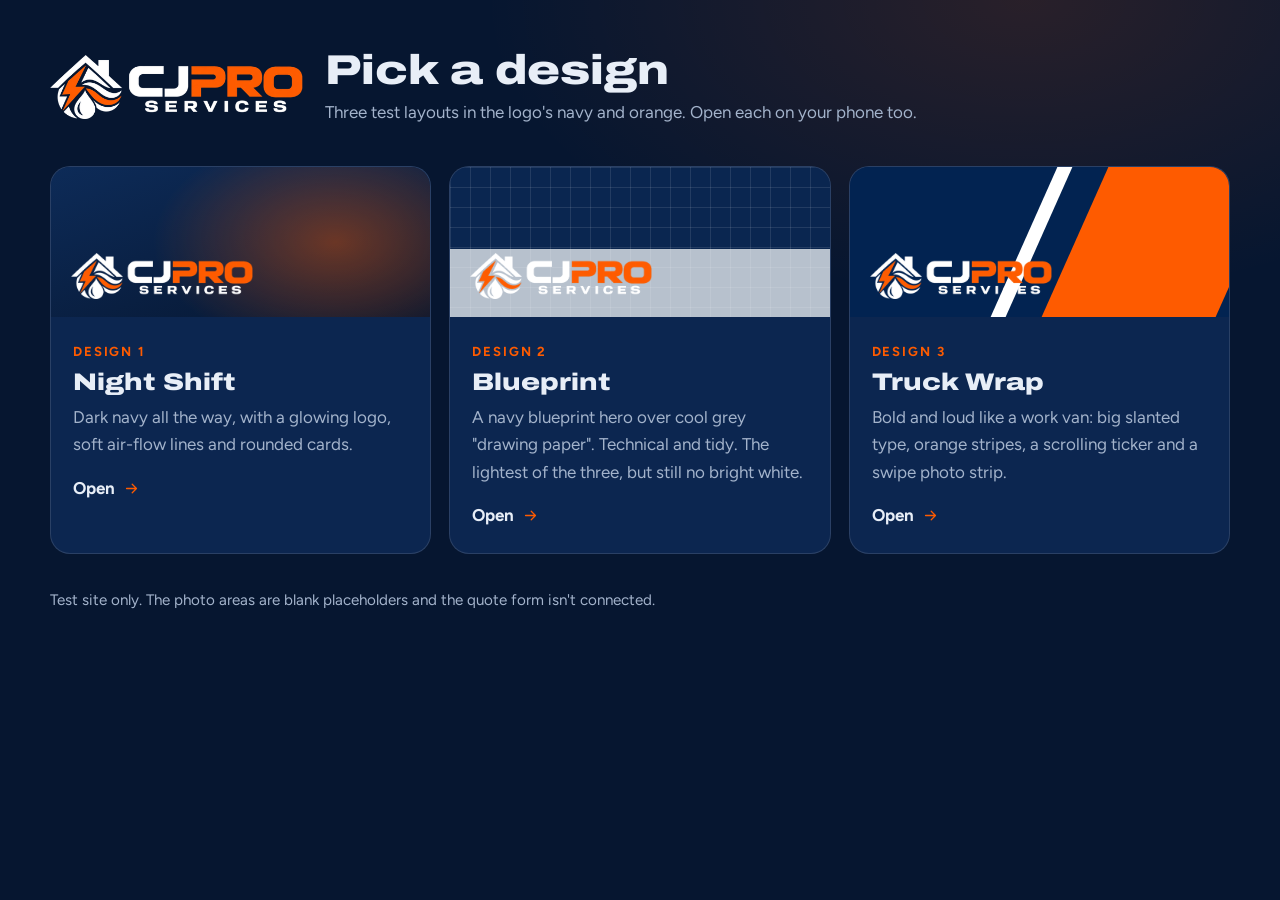
==== index.html @ 623c66eb "CJ Pro Services test website Three design options in the logo's navy and orange (design 1 "Night Shi" ====
<!doctype html>
<html lang="en">
<head>
<meta charset="utf-8">
<meta name="viewport" content="width=device-width, initial-scale=1, viewport-fit=cover">
<title>CJ Pro Designs</title>
<meta name="theme-color" content="#061630">
<link rel="icon" href="assets/favicon.png">
<script>(function(){var r=document.documentElement,q=new URLSearchParams(location.search).get('motion'),rm=matchMedia('(prefers-reduced-motion: reduce)').matches;r.dataset.motion=q==='on'?'on':q==='off'?'off':(rm?'off':'on');setTimeout(function(){if(!window.__siteReady)r.dataset.motion='off'},2500)})();</script>
<link rel="preconnect" href="https://fonts.googleapis.com">
<link rel="preconnect" href="https://fonts.gstatic.com" crossorigin>
<link href="https://fonts.googleapis.com/css2?family=Archivo:wdth,wght@62..125,100..900&family=Figtree:wght@400;600;700&display=swap" rel="stylesheet">
<link rel="stylesheet" href="assets/base.css">
<style>
:root { --bg: #061630; --text: #e8eef7; --muted: #a3b3cb; --line: rgba(255,255,255,.12); --accent: #fe5b00; --accent-hi: #ff7a2e; --accent-ink: #03112a; --font-head: "Archivo", sans-serif; --font-body: "Figtree", sans-serif; }
body { min-height: 100svh; padding: 48px 0 64px; background: radial-gradient(900px 500px at 80% 0%, rgba(254,91,0,.14), transparent 60%), var(--bg); }
.top { display: flex; flex-wrap: wrap; align-items: center; gap: 22px; margin-bottom: 40px; }
.top img { height: 64px; width: auto; }
h1 { font-stretch: 125%; font-weight: 850; font-size: clamp(1.8rem, 5vw, 2.6rem); }
.sub { color: var(--muted); margin-top: 6px; }
.grid { display: grid; gap: 18px; }
@media (min-width: 900px) { .grid { grid-template-columns: repeat(3, 1fr); } }
.pick { display: block; text-decoration: none; border-radius: 20px; overflow: hidden; border: 1px solid var(--line); background: #0c2650; transition: transform .45s cubic-bezier(.2,.8,.2,1), border-color .3s, box-shadow .45s; }
@media (hover: hover) { .pick:hover { transform: translateY(-6px); border-color: var(--accent); box-shadow: 0 30px 50px -30px #000; } }
.sw { height: 150px; position: relative; overflow: hidden; }
.sw1 { background: radial-gradient(260px 160px at 75% 50%, rgba(254,91,0,.4), transparent 70%), linear-gradient(160deg, #0d2b58, #061630); }
.sw2 { background: linear-gradient(rgba(255,255,255,.1) 1px, transparent 1px) 0 0 / 20px 20px, linear-gradient(90deg, rgba(255,255,255,.1) 1px, transparent 1px) 0 0 / 20px 20px, linear-gradient(#0a2650 0 55%, #b7c1cd 55%); }
.sw3 { background: var(--navy, #022351); }
.sw3::before { content: ""; position: absolute; right: -20px; top: -20px; bottom: -20px; width: 46%; background: #fe5b00; transform: skewX(-24deg); }
.sw3::after { content: ""; position: absolute; right: 50%; top: -20px; bottom: -20px; width: 4%; background: #fff; transform: skewX(-24deg); }
.sw img { position: absolute; left: 20px; bottom: 18px; height: 46px; width: auto; z-index: 1; }
.body { padding: 20px 22px 24px; }
.num { color: var(--accent); font-weight: 700; font-size: .82rem; letter-spacing: .14em; text-transform: uppercase; }
.pick h2 { font-stretch: 125%; font-weight: 850; font-size: 1.5rem; margin: 6px 0 8px; }
.pick p { color: var(--muted); }
.open { display: inline-flex; align-items: center; gap: 8px; margin-top: 16px; font-weight: 700; color: var(--text); }
.open .ic { color: var(--accent); transition: transform .35s; }
@media (hover: hover) { .pick:hover .open .ic { transform: translateX(5px); } }
.notes { margin-top: 34px; color: var(--muted); font-size: .95rem; }
</style>
</head>
<body>
<svg width="0" height="0" style="position:absolute" aria-hidden="true"><symbol id="i-arrow" viewBox="0 0 24 24"><path d="M5 12h14M13 6l6 6-6 6"/></symbol></svg>
<div class="wrap">
  <div class="top" data-reveal>
    <img src="assets/lockup-reverse.png" alt="CJ Pro Services" width="475" height="120">
    <div><h1>Pick a design</h1><p class="sub">Three test layouts in the logo's navy and orange. Open each on your phone too.</p></div>
  </div>
  <div class="grid" data-stagger>
    <a class="pick" href="design-1-night-shift.html" data-keep-q><div class="sw sw1"><img src="assets/lockup-reverse.png" alt=""></div><div class="body"><span class="num">Design 1</span><h2>Night Shift</h2><p>Dark navy all the way, with a glowing logo, soft air-flow lines and rounded cards.</p><span class="open">Open<svg class="ic"><use href="#i-arrow"/></svg></span></div></a>
    <a class="pick" href="design-2-blueprint.html" data-keep-q><div class="sw sw2"><img src="assets/lockup-reverse.png" alt=""></div><div class="body"><span class="num">Design 2</span><h2>Blueprint</h2><p>A navy blueprint hero over cool grey "drawing paper". Technical and tidy. The lightest of the three, but still no bright white.</p><span class="open">Open<svg class="ic"><use href="#i-arrow"/></svg></span></div></a>
    <a class="pick" href="design-3-truck-wrap.html" data-keep-q><div class="sw sw3"><img src="assets/lockup-reverse.png" alt=""></div><div class="body"><span class="num">Design 3</span><h2>Truck Wrap</h2><p>Bold and loud like a work van: big slanted type, orange stripes, a scrolling ticker and a swipe photo strip.</p><span class="open">Open<svg class="ic"><use href="#i-arrow"/></svg></span></div></a>
  </div>
  <p class="notes" data-reveal>Test site only. The photo areas are blank placeholders and the quote form isn't connected.</p>
</div>
<script src="assets/site.js" defer></script>
</body>
</html>
---- assets/base.css ----
/* CJ Pro Services test site: shared mechanics. Each design sets the colour/font tokens. */
*, *::before, *::after { box-sizing: border-box; }
html { -webkit-text-size-adjust: 100%; }
body {
  margin: 0;
  background: var(--bg);
  color: var(--text);
  font-family: var(--font-body);
  font-size: 17px;
  line-height: 1.6;
  -webkit-font-smoothing: antialiased;
  overflow-x: clip;
}
img { max-width: 100%; height: auto; display: block; }
a { color: inherit; }
h1, h2, h3 { margin: 0; line-height: 1.08; font-family: var(--font-head); }
p { margin: 0; }
ul { margin: 0; padding: 0; list-style: none; }
figure { margin: 0; }
.wrap { width: min(1180px, 100% - 32px); margin-inline: auto; }
@media (min-width: 760px) { .wrap { width: min(1180px, 100% - 64px); } }
.ic { width: 1em; height: 1em; fill: none; stroke: currentColor; stroke-width: 1.8; stroke-linecap: round; stroke-linejoin: round; flex: none; }
.sr { position: absolute; width: 1px; height: 1px; overflow: hidden; clip: rect(0 0 0 0); white-space: nowrap; }
:focus-visible { outline: 3px solid var(--accent); outline-offset: 3px; }
[tabindex="-1"]:focus { outline: none; }
main section[id] { scroll-margin-top: calc(var(--head-h, 72px) + 12px); }

.skip { position: fixed; left: 12px; top: -60px; z-index: 100; background: var(--accent); color: var(--accent-ink); padding: 10px 16px; border-radius: 8px; font-weight: 700; text-decoration: none; transition: top .2s; }
.skip:focus { top: 12px; }

/* buttons */
.btn {
  font: inherit; font-weight: 700; letter-spacing: .01em;
  display: inline-flex; align-items: center; justify-content: center; gap: .55em;
  min-height: 48px; padding: 0 1.35em; border-radius: var(--btn-r, 999px);
  text-decoration: none; border: 2px solid transparent; cursor: pointer; white-space: nowrap;
  transition: transform .3s cubic-bezier(.2,.8,.2,1), background-color .25s, color .25s, border-color .25s, box-shadow .3s;
  -webkit-tap-highlight-color: transparent;
}
.btn:active { transform: scale(.97); }
.btn-accent { background: var(--accent); color: var(--accent-ink); }
@media (hover: hover) {
  .btn-accent:hover { background: var(--accent-hi); transform: translateY(-2px); box-shadow: 0 12px 26px -12px var(--accent); }
}
.btn-lg { min-height: 56px; font-size: 1.05rem; padding: 0 1.6em; }

/* scroll progress */
.progress { position: fixed; left: 0; top: 0; width: 100%; height: 3px; z-index: 60; background: var(--accent); transform-origin: 0 50%; transform: scaleX(0); pointer-events: none; }

/* sticky header that tucks away on scroll down and returns on scroll up */
.site-head { position: sticky; top: 0; z-index: 50; transition: transform .5s cubic-bezier(.2,.8,.2,1), background-color .35s, box-shadow .35s, border-color .35s; }
.site-head.hide { transform: translateY(-105%); }

/* sliding underline under the active menu item */
.nav { position: relative; }
.nav-ind { position: absolute; left: 0; bottom: -7px; height: 2px; width: 0; border-radius: 2px; background: var(--accent); opacity: 0; pointer-events: none;
  transition: transform .55s cubic-bezier(.2,.8,.2,1), width .55s cubic-bezier(.2,.8,.2,1), opacity .3s; }
.nav-ind.on { opacity: 1; }

/* phone menu drawer */
.menu-btn { display: inline-grid; place-items: center; width: 48px; height: 48px; border-radius: 12px; border: 0; background: transparent; color: inherit; font-size: 26px; cursor: pointer; -webkit-tap-highlight-color: transparent; }
@media (min-width: 960px) { .menu-btn { display: none; } }
.scrim { position: fixed; inset: 0; z-index: 70; background: rgba(1, 10, 24, .6); opacity: 0; pointer-events: none; transition: opacity .4s; }
.drawer {
  position: fixed; top: 0; right: 0; bottom: 0; z-index: 80; width: min(86vw, 360px);
  display: flex; flex-direction: column; gap: 14px; padding: 18px 20px calc(24px + env(safe-area-inset-bottom));
  background: var(--drawer-bg, var(--surface)); color: var(--drawer-text, var(--text)); overflow-y: auto; overscroll-behavior: contain;
  transform: translateX(104%); visibility: hidden;
  transition: transform .55s cubic-bezier(.2,.8,.2,1), visibility 0s linear .55s;
}
.drawer-top { display: flex; align-items: center; justify-content: space-between; margin-bottom: 10px; }
.drawer-top img { height: 40px; width: auto; }
.drawer-close { width: 48px; height: 48px; border: 0; border-radius: 12px; background: transparent; color: inherit; font-size: 26px; display: grid; place-items: center; cursor: pointer; }
.drawer-nav { display: flex; flex-direction: column; margin-bottom: 8px; }
.drawer-nav a { display: flex; align-items: center; justify-content: space-between; min-height: 56px; text-decoration: none; font-family: var(--font-head); font-size: 1.35rem; font-weight: 700; border-bottom: 1px solid var(--line);
  opacity: 0; transform: translateX(26px); transition: opacity .4s, transform .5s cubic-bezier(.2,.8,.2,1), color .2s; }
.drawer-nav a .ic { font-size: 20px; opacity: .5; transition: transform .3s, opacity .3s; }
.drawer-nav a.active { color: var(--accent); }
.drawer-nav a.active .ic { opacity: 1; transform: translateX(4px); }
.drawer .btn { width: 100%; }
html.menu-open { overflow: hidden; }
html.menu-open .scrim { opacity: 1; pointer-events: auto; }
html.menu-open .drawer { transform: none; visibility: visible; transition: transform .55s cubic-bezier(.2,.8,.2,1), visibility 0s; }
html.menu-open .drawer-nav a { opacity: 1; transform: none; transition-delay: calc(.12s + var(--i, 0) * .05s); }

/* tabs */
.tablist { position: relative; display: inline-flex; gap: 4px; padding: 5px; border-radius: 999px; }
.tablist [role="tab"] { position: relative; z-index: 1; font: inherit; font-weight: 700; min-height: 44px; padding: 0 20px; border: 0; border-radius: 999px; background: transparent; color: inherit; cursor: pointer; transition: color .3s; -webkit-tap-highlight-color: transparent; }
.tab-ind { position: absolute; z-index: 0; top: 5px; bottom: 5px; left: 0; width: 0; border-radius: 999px; background: var(--accent); transition: transform .5s cubic-bezier(.2,.8,.2,1), width .5s cubic-bezier(.2,.8,.2,1); }
.tablist [aria-selected="true"] { color: var(--accent-ink); }
[role="tabpanel"][hidden] { display: none; }
.panel-in { animation: panel-in .55s cubic-bezier(.2,.8,.2,1); }
@keyframes panel-in { from { opacity: 0; transform: translateY(14px); } to { opacity: 1; transform: none; } }

/* scroll reveal: only hides things when motion is on and the script is running */
html[data-motion="on"] :is([data-reveal], [data-stagger] > *):not(.in) { opacity: 0; transform: translateY(28px); }
html[data-motion="on"] [data-reveal="left"]:not(.in) { transform: translateX(-36px); }
html[data-motion="on"] [data-reveal="right"]:not(.in) { transform: translateX(36px); }
html[data-motion="on"] [data-reveal="scale"]:not(.in) { transform: scale(.92); }
html[data-motion="on"] [data-reveal="fade"]:not(.in) { transform: none; }
html[data-motion="on"] :is([data-reveal], [data-stagger] > *).in:not(.settled) {
  transition: opacity .85s cubic-bezier(.2,.8,.2,1), transform .85s cubic-bezier(.2,.8,.2,1);
  transition-delay: calc(var(--i, 0) * 75ms);
}
[data-stagger] > :nth-child(2) { --i: 1; } [data-stagger] > :nth-child(3) { --i: 2; }
[data-stagger] > :nth-child(4) { --i: 3; } [data-stagger] > :nth-child(5) { --i: 4; }
[data-stagger] > :nth-child(6) { --i: 5; } [data-stagger] > :nth-child(7) { --i: 6; }
[data-stagger] > :nth-child(8) { --i: 7; }

/* toast (top of screen) */
.toast { position: fixed; left: 50%; top: 14px; z-index: 95; max-width: calc(100% - 32px); padding: 14px 20px; border-radius: 14px; font-weight: 600; font-size: .95rem;
  background: var(--toast-bg, #0b2347); color: var(--toast-text, #fff); box-shadow: 0 18px 40px -16px rgba(0,0,0,.6);
  transform: translate(-50%, -160%); transition: transform .55s cubic-bezier(.2,.8,.2,1); }
.toast.show { transform: translate(-50%, 0); }

/* back to top */
.to-top { position: fixed; right: 16px; bottom: 18px; z-index: 44; width: 48px; height: 48px; border-radius: 50%; display: grid; place-items: center; font-size: 22px; text-decoration: none;
  background: var(--accent); color: var(--accent-ink); box-shadow: 0 10px 24px -10px rgba(0,0,0,.6);
  opacity: 0; transform: translateY(16px) scale(.8); pointer-events: none; transition: opacity .35s, transform .45s cubic-bezier(.2,.8,.2,1); }
.to-top.show { opacity: 1; transform: none; pointer-events: auto; }

/* phone call bar */
.callbar { display: none; }
@media (max-width: 759px) {
  .callbar { position: fixed; left: 0; right: 0; bottom: 0; z-index: 45; display: grid; grid-template-columns: 1fr 1fr; gap: 10px;
    padding: 10px 12px calc(10px + env(safe-area-inset-bottom)); background: var(--callbar-bg, rgba(4,16,36,.92)); backdrop-filter: blur(10px); -webkit-backdrop-filter: blur(10px);
    border-top: 1px solid var(--line); transition: transform .45s cubic-bezier(.2,.8,.2,1); }
  .callbar .btn { min-height: 50px; padding: 0 .8em; font-size: .98rem; }
  html.menu-open .callbar { transform: translateY(110%); }
  body { padding-bottom: calc(72px + env(safe-area-inset-bottom)); }
  .to-top { bottom: calc(84px + env(safe-area-inset-bottom)); }
}

/* comfortable tap targets on phones */
.brand { display: inline-flex; align-items: center; min-height: 48px; }
.foot li a { display: inline-flex; align-items: center; min-height: 44px; }
.foot li { margin-bottom: 0 !important; }
.foot-base a { display: inline-flex; align-items: center; min-height: 44px; }
.topbar a { display: inline-flex; align-items: center; min-height: 44px; }
.test-pill { font-size: 12.5px !important; }

/* forms: 16px+ text stops iPhones zooming in */
input, select, textarea { font: inherit; font-size: 16px; }
textarea { resize: vertical; }

/* animations off (Windows "animation effects" off, or ?motion=off) */
html[data-motion="off"] *, html[data-motion="off"] *::before, html[data-motion="off"] *::after {
  transition-duration: .01ms !important; transition-delay: 0s !important;
  animation-duration: .01ms !important; animation-iteration-count: 1 !important;
}
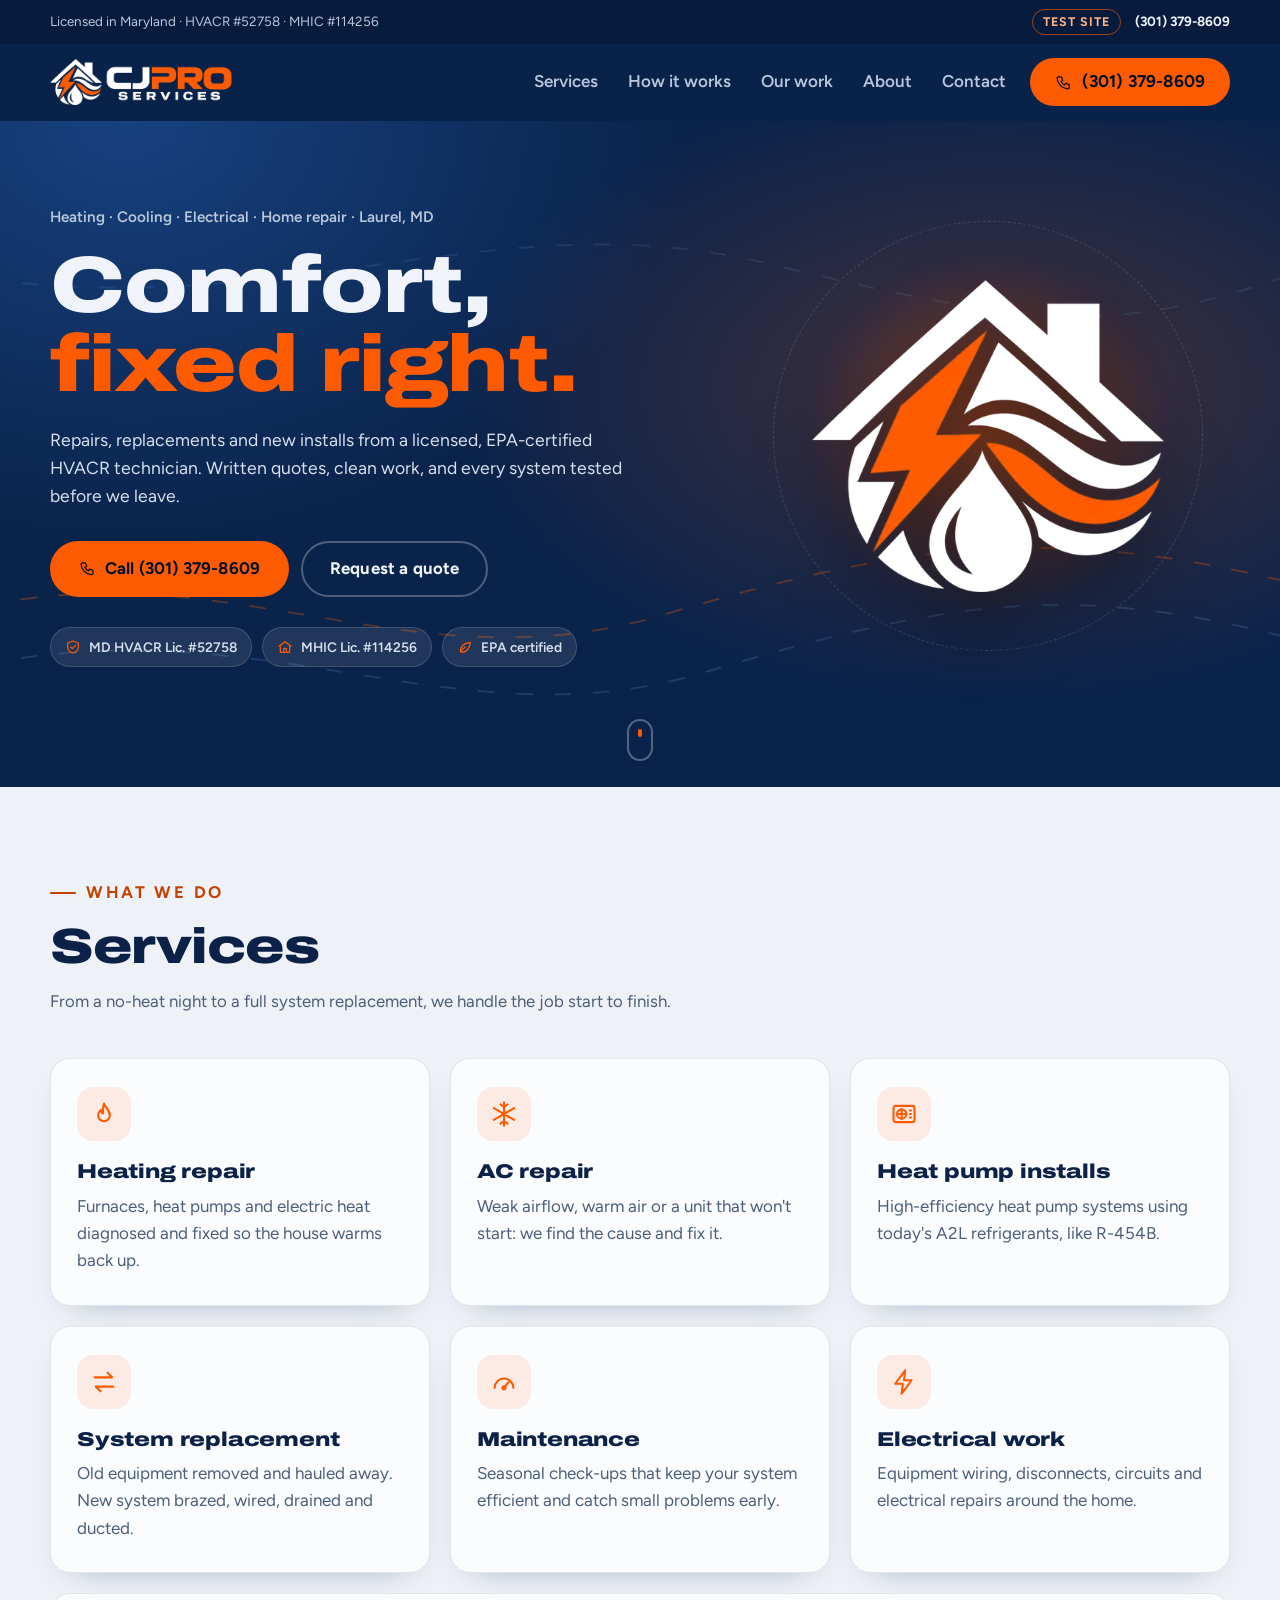
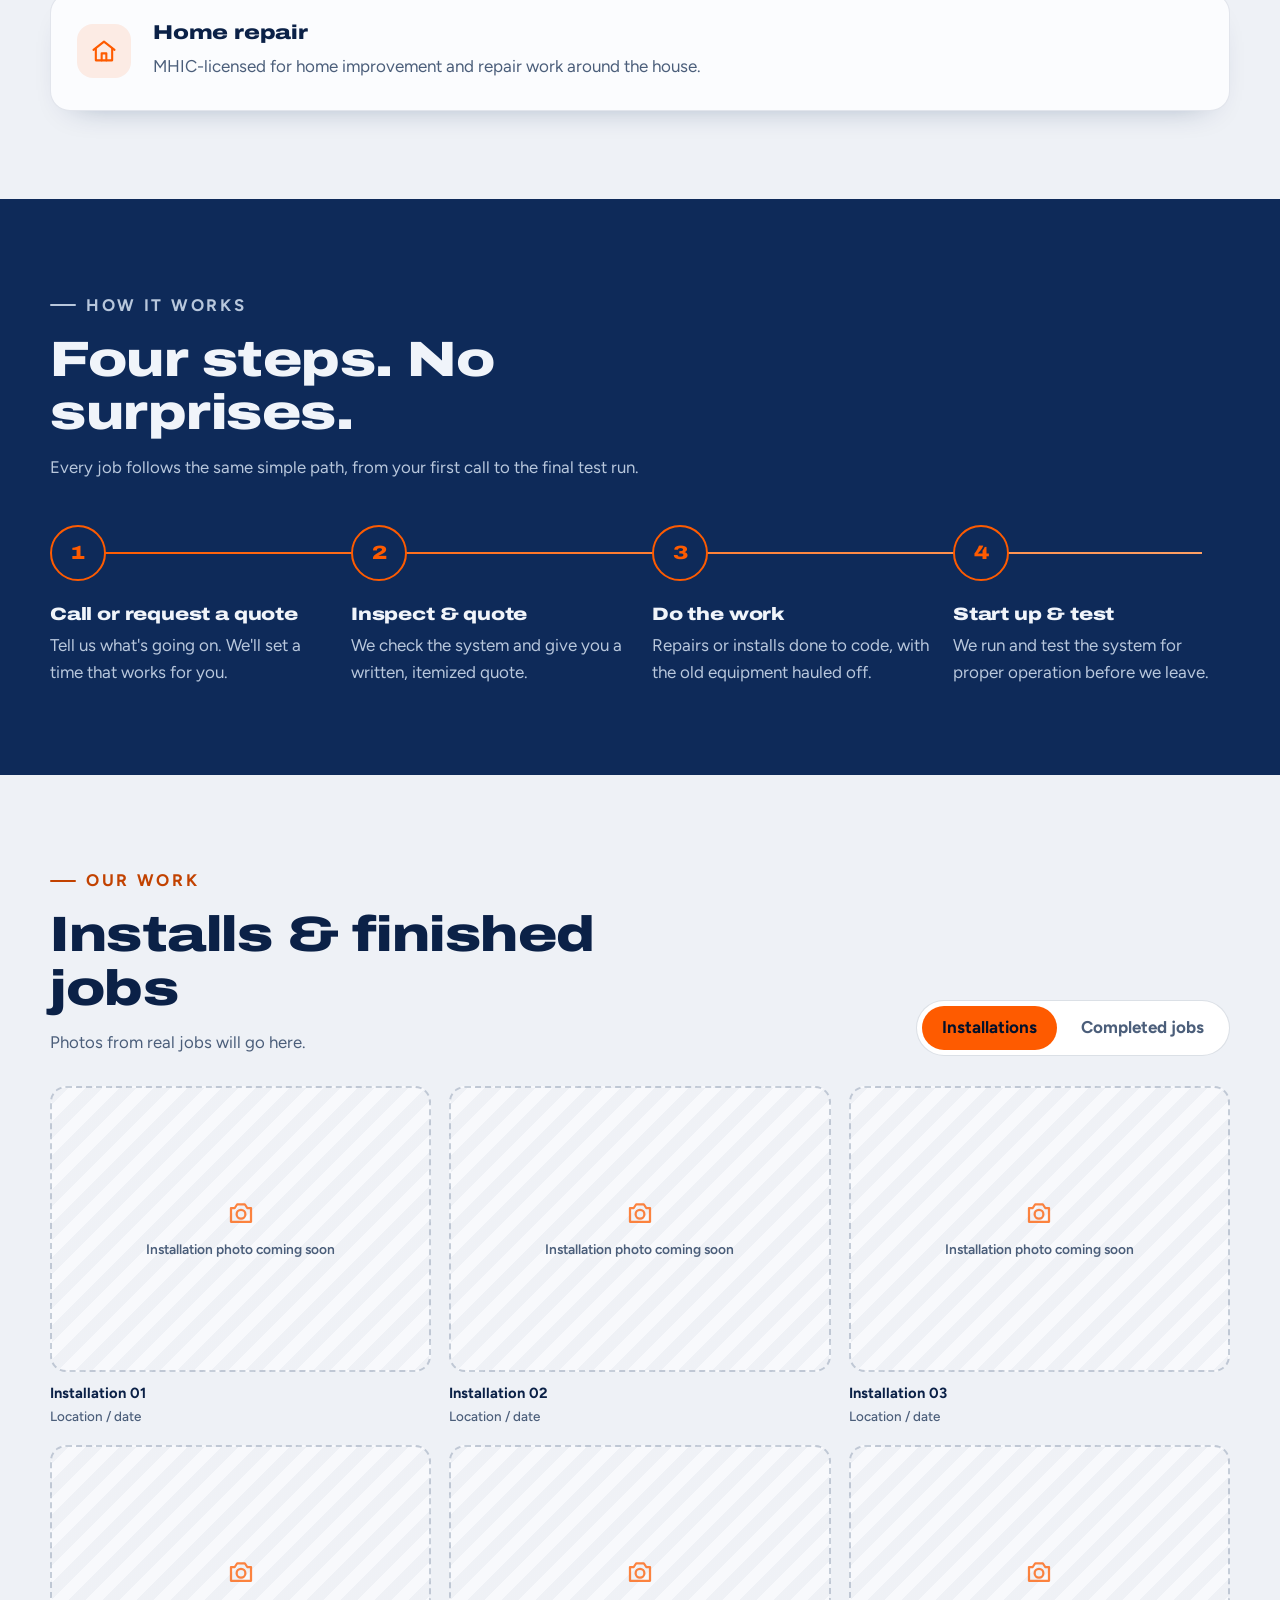
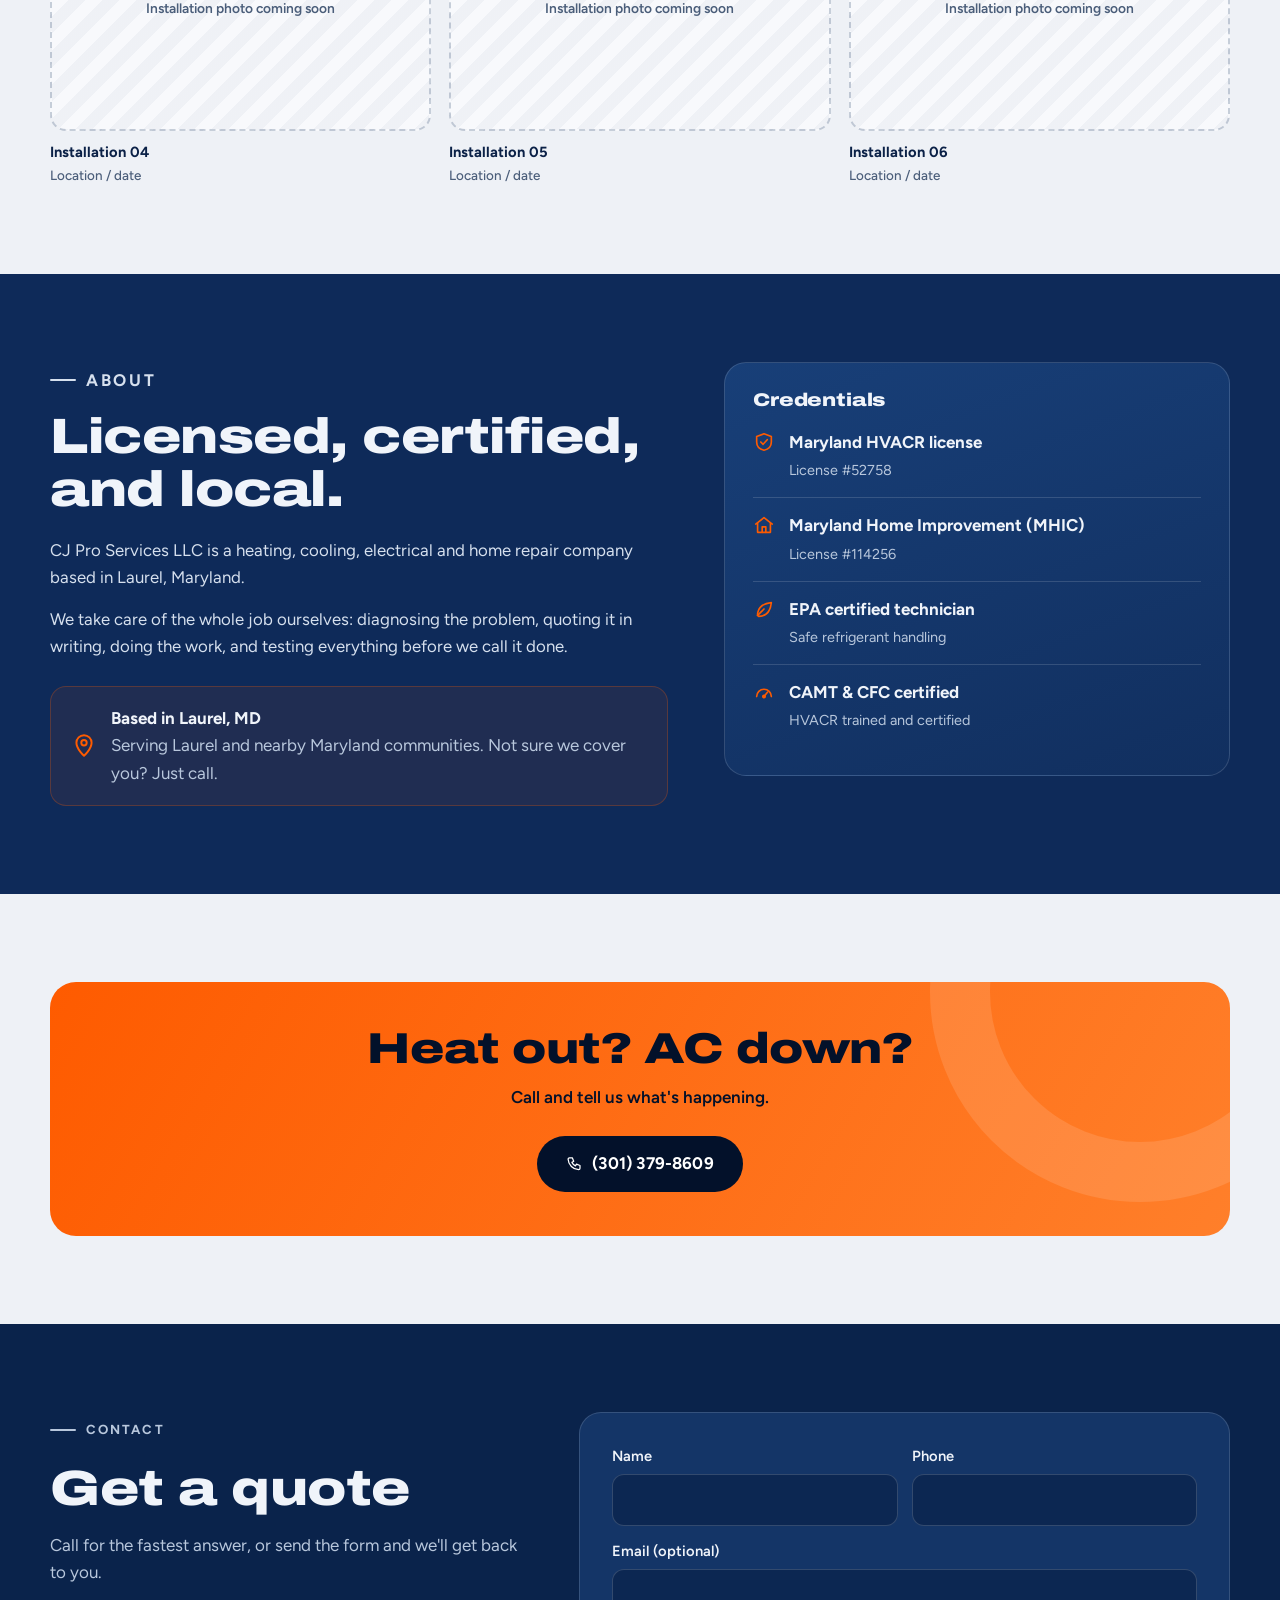
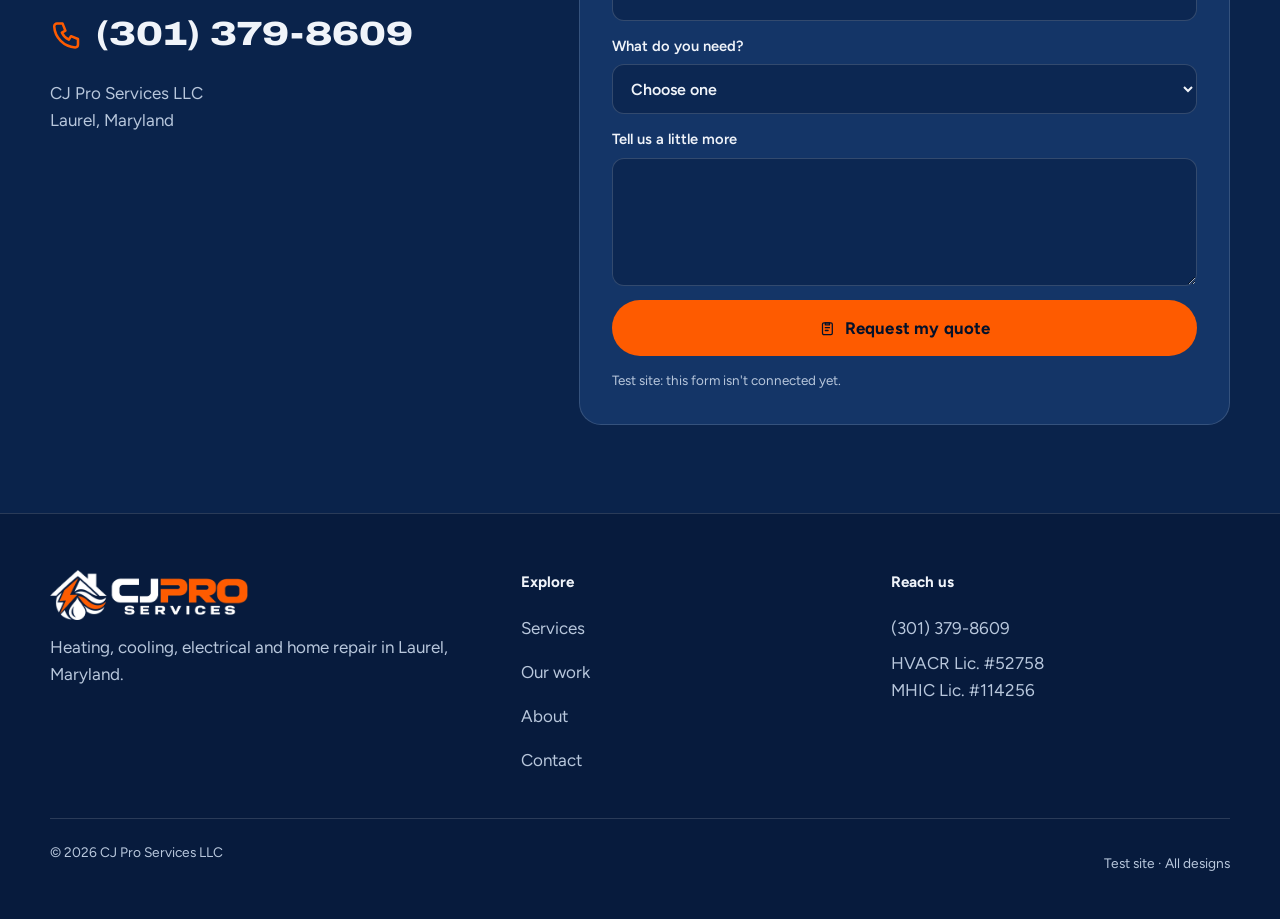
==== commit 7f7a3379: "Make Night Shift the home page and prep for GitHub Pages - design 1 is now index.html; the design pi" ====
--- a/index.html
+++ b/index.html
@@ -3,56 +3,432 @@
 <head>
 <meta charset="utf-8">
 <meta name="viewport" content="width=device-width, initial-scale=1, viewport-fit=cover">
-<title>CJ Pro Designs</title>
-<meta name="theme-color" content="#061630">
+<title>CJ Pro Services | Heating, Cooling &amp; Home Repair in Laurel, MD</title>
+<meta name="description" content="CJ Pro Services LLC: licensed, EPA-certified heating, cooling, electrical and home repair in Laurel, Maryland. Call (301) 379-8609.">
+<meta name="theme-color" content="#0a234b">
+<meta name="robots" content="noindex">
 <link rel="icon" href="assets/favicon.png">
+<link rel="apple-touch-icon" href="assets/favicon.png">
 <script>(function(){var r=document.documentElement,q=new URLSearchParams(location.search).get('motion'),rm=matchMedia('(prefers-reduced-motion: reduce)').matches;r.dataset.motion=q==='on'?'on':q==='off'?'off':(rm?'off':'on');setTimeout(function(){if(!window.__siteReady)r.dataset.motion='off'},2500)})();</script>
 <link rel="preconnect" href="https://fonts.googleapis.com">
 <link rel="preconnect" href="https://fonts.gstatic.com" crossorigin>
-<link href="https://fonts.googleapis.com/css2?family=Archivo:wdth,wght@62..125,100..900&family=Figtree:wght@400;600;700&display=swap" rel="stylesheet">
+<link href="https://fonts.googleapis.com/css2?family=Archivo:wdth,wght@62..125,100..900&family=Figtree:wght@400;500;600;700&display=swap" rel="stylesheet">
 <link rel="stylesheet" href="assets/base.css">
 <style>
-:root { --bg: #061630; --text: #e8eef7; --muted: #a3b3cb; --line: rgba(255,255,255,.12); --accent: #fe5b00; --accent-hi: #ff7a2e; --accent-ink: #03112a; --font-head: "Archivo", sans-serif; --font-body: "Figtree", sans-serif; }
-body { min-height: 100svh; padding: 48px 0 64px; background: radial-gradient(900px 500px at 80% 0%, rgba(254,91,0,.14), transparent 60%), var(--bg); }
-.top { display: flex; flex-wrap: wrap; align-items: center; gap: 22px; margin-bottom: 40px; }
-.top img { height: 64px; width: auto; }
-h1 { font-stretch: 125%; font-weight: 850; font-size: clamp(1.8rem, 5vw, 2.6rem); }
-.sub { color: var(--muted); margin-top: 6px; }
-.grid { display: grid; gap: 18px; }
-@media (min-width: 900px) { .grid { grid-template-columns: repeat(3, 1fr); } }
-.pick { display: block; text-decoration: none; border-radius: 20px; overflow: hidden; border: 1px solid var(--line); background: #0c2650; transition: transform .45s cubic-bezier(.2,.8,.2,1), border-color .3s, box-shadow .45s; }
-@media (hover: hover) { .pick:hover { transform: translateY(-6px); border-color: var(--accent); box-shadow: 0 30px 50px -30px #000; } }
-.sw { height: 150px; position: relative; overflow: hidden; }
-.sw1 { background: radial-gradient(260px 160px at 75% 50%, rgba(254,91,0,.4), transparent 70%), linear-gradient(160deg, #0d2b58, #061630); }
-.sw2 { background: linear-gradient(rgba(255,255,255,.1) 1px, transparent 1px) 0 0 / 20px 20px, linear-gradient(90deg, rgba(255,255,255,.1) 1px, transparent 1px) 0 0 / 20px 20px, linear-gradient(#0a2650 0 55%, #b7c1cd 55%); }
-.sw3 { background: var(--navy, #022351); }
-.sw3::before { content: ""; position: absolute; right: -20px; top: -20px; bottom: -20px; width: 46%; background: #fe5b00; transform: skewX(-24deg); }
-.sw3::after { content: ""; position: absolute; right: 50%; top: -20px; bottom: -20px; width: 4%; background: #fff; transform: skewX(-24deg); }
-.sw img { position: absolute; left: 20px; bottom: 18px; height: 46px; width: auto; z-index: 1; }
-.body { padding: 20px 22px 24px; }
-.num { color: var(--accent); font-weight: 700; font-size: .82rem; letter-spacing: .14em; text-transform: uppercase; }
-.pick h2 { font-stretch: 125%; font-weight: 850; font-size: 1.5rem; margin: 6px 0 8px; }
-.pick p { color: var(--muted); }
-.open { display: inline-flex; align-items: center; gap: 8px; margin-top: 16px; font-weight: 700; color: var(--text); }
-.open .ic { color: var(--accent); transition: transform .35s; }
-@media (hover: hover) { .pick:hover .open .ic { transform: translateX(5px); } }
-.notes { margin-top: 34px; color: var(--muted); font-size: .95rem; }
+:root {
+  --bg: #0a234b; --bg2: #0e2a59; --surface: #143567; --surface2: #183e76;
+  --text: #f0f4fa; --muted: #b8c7dc; --line: rgba(255,255,255,.14);
+  --accent: #fe5b00; --accent-hi: #ff7a2e; --accent-ink: #03112a;
+  --font-head: "Archivo", system-ui, sans-serif; --font-body: "Figtree", system-ui, sans-serif;
+  --drawer-bg: #0e2a59; --callbar-bg: rgba(8, 28, 62, .94);
+}
+h1, h2, h3, .drawer-nav a { font-stretch: 125%; font-weight: 850; letter-spacing: -.01em; }
+.hl { color: var(--accent); }
+.kicker { display: inline-flex; align-items: center; gap: 10px; font-weight: 700; font-size: .82rem; letter-spacing: .16em; text-transform: uppercase; color: var(--accent); margin-bottom: 14px; }
+.kicker::before { content: ""; width: 26px; height: 2px; background: currentColor; border-radius: 2px; }
+.btn-ghost { color: var(--text); border-color: rgba(255,255,255,.28); }
+@media (hover: hover) { .btn-ghost:hover { border-color: var(--text); background: rgba(255,255,255,.06); transform: translateY(-2px); } }
+
+/* top bar + header */
+.topbar { background: #071b3d; color: var(--muted); font-size: .84rem; }
+.topbar-in { display: flex; justify-content: space-between; align-items: center; gap: 16px; min-height: 38px; }
+.topbar a { color: var(--text); font-weight: 700; text-decoration: none; }
+.test-pill { display: inline-block; padding: 2px 10px; border-radius: 99px; border: 1px solid rgba(254,91,0,.6); color: #ffb48a; font-size: .74rem; font-weight: 700; letter-spacing: .08em; text-transform: uppercase; margin-right: 14px; }
+@media (max-width: 759px) { .topbar .tb-lic { display: none; } .topbar-in { justify-content: center; } }
+.site-head { background: rgba(10, 35, 75, .78); backdrop-filter: blur(14px); -webkit-backdrop-filter: blur(14px); border-bottom: 1px solid transparent; }
+.site-head.scrolled { background: rgba(10, 35, 75, .94); border-color: var(--line); box-shadow: 0 14px 30px -20px rgba(0,0,0,.8); }
+.head-in { display: flex; align-items: center; gap: 24px; min-height: 76px; transition: min-height .35s; }
+.site-head.scrolled .head-in { min-height: 64px; }
+.brand img { height: 46px; width: auto; transition: height .35s; }
+.site-head.scrolled .brand img { height: 40px; }
+.nav { display: none; gap: 30px; margin-left: auto; font-weight: 600; }
+.nav a { text-decoration: none; color: var(--muted); transition: color .25s; padding: 6px 0; }
+.nav a:hover, .nav a.active { color: var(--text); }
+.head-cta { display: none; }
+@media (min-width: 960px) { .nav { display: flex; } .head-cta { display: inline-flex; } }
+.menu-btn { margin-left: auto; }
+
+/* hero */
+.hero { position: relative; overflow: hidden; padding: 56px 0 96px;
+  background: radial-gradient(900px 520px at 78% 40%, rgba(254,91,0,.24), transparent 60%), radial-gradient(800px 600px at 10% 0%, #17417f, transparent 70%), var(--bg); }
+.flow { position: absolute; inset: 0; width: 100%; height: 100%; pointer-events: none; opacity: .55; }
+.flow path { fill: none; stroke-width: 2; stroke-linecap: round; stroke-dasharray: 14 22; animation: flow 9s linear infinite; }
+.flow path:nth-child(2) { animation-duration: 12s; }
+.flow path:nth-child(3) { animation-duration: 15s; animation-direction: reverse; }
+@keyframes flow { to { stroke-dashoffset: -360; } }
+.hero-in { position: relative; display: grid; gap: 40px; align-items: center; }
+@media (min-width: 960px) { .hero { padding: 84px 0 120px; } .hero-in { grid-template-columns: 1.15fr .85fr; } }
+.eyebrow { color: var(--muted); font-weight: 600; margin-bottom: 18px; font-size: .95rem; }
+.hero h1 { font-size: clamp(2.6rem, 7.4vw, 5rem); line-height: .98; margin-bottom: 22px; }
+.lede { font-size: 1.1rem; color: #d6e0ee; max-width: 34em; margin-bottom: 30px; }
+.cta-row { display: flex; flex-wrap: wrap; gap: 12px; margin-bottom: 30px; }
+@media (max-width: 479px) { .cta-row .btn { width: 100%; } }
+.chips { display: flex; flex-wrap: wrap; gap: 10px; }
+.chips li { display: inline-flex; align-items: center; gap: 8px; padding: 8px 14px; border-radius: 99px; background: rgba(255,255,255,.09); border: 1px solid var(--line); font-size: .86rem; font-weight: 600; color: #d6e0ee; }
+.chips .ic { color: var(--accent); font-size: 16px; }
+.hero-art { display: grid; place-items: center; }
+.emblem { position: relative; width: min(78vw, 430px); aspect-ratio: 1; display: grid; place-items: center; }
+.emblem::before { content: ""; position: absolute; inset: 6%; border-radius: 50%; background: radial-gradient(circle, rgba(254,91,0,.42), rgba(254,91,0,0) 68%); filter: blur(8px); animation: pulse 6s ease-in-out infinite; }
+.emblem::after { content: ""; position: absolute; inset: 0; border-radius: 50%; border: 1px dashed rgba(255,255,255,.14); animation: spin 60s linear infinite; }
+.emblem img { position: relative; width: 82%; animation: float 7s ease-in-out infinite; filter: drop-shadow(0 30px 40px rgba(0,0,0,.45)); }
+@keyframes float { 50% { transform: translateY(-12px); } }
+@keyframes pulse { 50% { transform: scale(1.06); opacity: .8; } }
+@keyframes spin { to { transform: rotate(360deg); } }
+@media (max-width: 959px) { .hero { padding-top: 28px; } .hero-art { order: -1; } .hero-in { gap: 18px; } .emblem { width: min(44vw, 190px); } }
+.scroll-cue { position: absolute; left: 50%; bottom: 26px; width: 26px; height: 42px; margin-left: -13px; border: 2px solid rgba(255,255,255,.3); border-radius: 14px; }
+.scroll-cue span { position: absolute; left: 50%; top: 8px; width: 4px; height: 8px; margin-left: -2px; border-radius: 2px; background: var(--accent); animation: cue 1.8s ease-in-out infinite; }
+@keyframes cue { 0% { opacity: 0; transform: translateY(0); } 30% { opacity: 1; } 100% { opacity: 0; transform: translateY(14px); } }
+@media (max-width: 759px) { .scroll-cue { display: none; } }
+
+/* sections */
+.sec { padding: 88px 0; }
+.sec.alt { background: var(--bg2); }
+@media (max-width: 759px) { .sec { padding: 64px 0; } }
+.sec-head { max-width: 640px; margin-bottom: 44px; }
+.sec-head h2 { font-size: clamp(2rem, 5vw, 3.1rem); margin-bottom: 14px; }
+.sec-head p { color: var(--muted); font-size: 1.05rem; }
+
+/* services */
+.cards { display: grid; gap: 16px; }
+@media (min-width: 640px) { .cards { grid-template-columns: repeat(2, 1fr); } }
+@media (min-width: 1000px) { .cards { grid-template-columns: repeat(3, 1fr); gap: 20px; } }
+.card { position: relative; overflow: hidden; padding: 28px 26px 30px; border-radius: 20px; background: linear-gradient(180deg, #173b70, #112f5f); border: 1px solid var(--line);
+  transition: transform .45s cubic-bezier(.2,.8,.2,1), border-color .35s, box-shadow .45s; }
+.card::before { content: ""; position: absolute; inset: 0; opacity: 0; transition: opacity .35s; pointer-events: none;
+  background: radial-gradient(320px circle at var(--mx, 50%) var(--my, 0%), rgba(254,91,0,.16), transparent 60%); }
+@media (hover: hover) { .card:hover { transform: translateY(-6px); border-color: rgba(254,91,0,.45); box-shadow: 0 26px 50px -30px rgba(0,0,0,.9); } .card:hover::before { opacity: 1; } }
+.card-ic { display: grid; place-items: center; width: 54px; height: 54px; border-radius: 16px; background: rgba(254,91,0,.12); color: var(--accent); font-size: 28px; margin-bottom: 20px; transition: transform .45s cubic-bezier(.2,.8,.2,1); }
+@media (hover: hover) { .card:hover .card-ic { transform: rotate(-8deg) scale(1.08); } }
+.card h3 { font-size: 1.25rem; margin-bottom: 10px; }
+.card p { color: var(--muted); }
+
+/* process */
+.steps { position: relative; display: grid; gap: 28px; counter-reset: step; }
+@media (min-width: 900px) { .steps { grid-template-columns: repeat(4, 1fr); gap: 24px; } }
+.steps-line { display: none; }
+@media (min-width: 900px) {
+  .steps-line { display: block; position: absolute; left: 28px; right: 28px; top: 27px; height: 2px; background: var(--line); }
+  .steps-line i { position: absolute; inset: 0; background: linear-gradient(90deg, var(--accent), #ffa064); transform-origin: 0 50%; transform: scaleX(0); transition: transform 1.6s cubic-bezier(.6,0,.2,1) .3s; }
+  .steps.in .steps-line i, html[data-motion="off"] .steps-line i { transform: none; }
+}
+.step { position: relative; display: grid; grid-template-columns: 56px 1fr; gap: 18px; }
+@media (min-width: 900px) { .step { grid-template-columns: 1fr; } }
+.step-n { position: relative; z-index: 1; width: 56px; height: 56px; border-radius: 50%; display: grid; place-items: center; background: var(--bg2); border: 2px solid var(--accent); color: var(--accent); font-family: var(--font-head); font-stretch: 125%; font-weight: 850; font-size: 1.2rem; }
+.sec.alt .step-n { background: var(--bg2); }
+.step h3 { font-size: 1.12rem; margin: 6px 0 8px; }
+.step p { color: var(--muted); }
+
+/* gallery */
+.work-top { display: flex; flex-wrap: wrap; align-items: end; justify-content: space-between; gap: 20px; margin-bottom: 30px; }
+.work-top .sec-head { margin-bottom: 0; }
+.tablist { background: rgba(255,255,255,.06); border: 1px solid var(--line); }
+.tablist [role="tab"] { color: var(--muted); }
+.tablist [aria-selected="true"] { color: var(--accent-ink); }
+.gallery { display: grid; gap: 14px; grid-template-columns: repeat(2, 1fr); }
+@media (min-width: 900px) { .gallery { grid-template-columns: repeat(3, 1fr); gap: 18px; } }
+.ph-box { aspect-ratio: 4 / 3; border-radius: 16px; display: grid; place-content: center; justify-items: center; gap: 10px; text-align: center; padding: 12px;
+  border: 2px dashed rgba(255,255,255,.16); background: repeating-linear-gradient(135deg, rgba(255,255,255,.025) 0 12px, transparent 12px 24px), var(--surface);
+  color: var(--muted); font-size: .86rem; font-weight: 600; transition: border-color .35s, transform .45s cubic-bezier(.2,.8,.2,1); }
+.ph-box .ic { font-size: 30px; color: rgba(254,91,0,.75); }
+@media (hover: hover) { .ph:hover .ph-box { border-color: rgba(254,91,0,.55); transform: translateY(-4px); } }
+.ph figcaption { margin-top: 10px; font-weight: 700; font-size: .92rem; }
+.ph figcaption span { display: block; font-weight: 500; color: var(--muted); font-size: .84rem; }
+@media (max-width: 479px) { .ph-box span { display: none; } }
+
+/* about */
+.about { display: grid; gap: 36px; align-items: start; }
+@media (min-width: 960px) { .about { grid-template-columns: 1.1fr .9fr; gap: 56px; } }
+.about-text p { color: #d6e0ee; margin-bottom: 16px; font-size: 1.05rem; }
+.cred { border-radius: 22px; padding: 28px; background: linear-gradient(160deg, #183f78, #112f5f); border: 1px solid var(--line); }
+.cred h3 { font-size: 1.15rem; margin-bottom: 18px; }
+.cred li { display: flex; gap: 14px; align-items: flex-start; padding: 14px 0; border-top: 1px solid var(--line); }
+.cred li:first-child { border-top: 0; padding-top: 0; }
+.cred .ic { font-size: 22px; color: var(--accent); margin-top: 2px; }
+.cred b { display: block; }
+.cred small { color: var(--muted); font-size: .9rem; }
+.area { margin-top: 26px; display: flex; gap: 14px; align-items: center; padding: 18px 20px; border-radius: 16px; background: rgba(254,91,0,.08); border: 1px solid rgba(254,91,0,.25); }
+.area .ic { font-size: 26px; color: var(--accent); }
+
+
+/* wide last service card */
+@media (min-width: 640px) { .card.wide { grid-column: 1 / -1; display: flex; gap: 22px; align-items: center; } .card.wide .card-ic { margin-bottom: 0; } }
+
+
+/* soft-white sections (not pure white, so it doesn't glare) */
+.sec.light { --text: #0b2147; --muted: #4b5e7a; --line: rgba(2,35,81,.12); background: #eef1f6; color: var(--text); }
+.light .kicker { color: #c24200; }
+.light .card { background: #fbfcfe; border-color: rgba(2,35,81,.1); box-shadow: 0 14px 34px -24px rgba(2,35,81,.45); }
+.light .card::before { background: radial-gradient(320px circle at var(--mx, 50%) var(--my, 0%), rgba(254,91,0,.1), transparent 60%); }
+@media (hover: hover) { .light .card:hover { border-color: rgba(254,91,0,.5); box-shadow: 0 26px 46px -26px rgba(2,35,81,.5); } }
+.light .card-ic { background: rgba(254,91,0,.1); }
+.light .tablist { background: #fff; border-color: rgba(2,35,81,.14); }
+.light .tablist [role="tab"] { color: var(--muted); }
+.light .tablist [aria-selected="true"] { color: var(--accent-ink); }
+.light .ph-box { background: repeating-linear-gradient(135deg, rgba(2,35,81,.035) 0 12px, transparent 12px 24px), #f8f9fc; border-color: rgba(2,35,81,.2); }
+
+/* call band */
+.band { position: relative; overflow: hidden; border-radius: 26px; padding: 44px 28px; text-align: center; background: linear-gradient(120deg, #fe5b00, #ff7f2a); color: var(--accent-ink); }
+.band::after { content: ""; position: absolute; width: 420px; height: 420px; right: -120px; top: -200px; border-radius: 50%; border: 60px solid rgba(255,255,255,.12); }
+.band h2 { font-size: clamp(1.7rem, 4.6vw, 2.7rem); margin-bottom: 12px; position: relative; }
+.band p { font-weight: 600; margin-bottom: 24px; position: relative; }
+.band .btn { position: relative; background: var(--accent-ink); color: #fff; }
+@media (hover: hover) { .band .btn:hover { transform: translateY(-2px) scale(1.02); box-shadow: 0 16px 30px -14px rgba(3,17,42,.9); } }
+
+/* contact */
+.contact { display: grid; gap: 28px; }
+@media (min-width: 960px) { .contact { grid-template-columns: .85fr 1.15fr; gap: 48px; } }
+.contact-info p { color: var(--muted); margin-bottom: 22px; }
+.big-phone { display: inline-flex; align-items: center; min-height: 52px; gap: 12px; font-family: var(--font-head); font-stretch: 125%; font-weight: 850; font-size: clamp(1.5rem, 4.4vw, 2.1rem); color: var(--text); text-decoration: none; margin-bottom: 18px; }
+.big-phone .ic { color: var(--accent); }
+.form { display: grid; gap: 14px; padding: 26px; border-radius: 22px; background: var(--surface); border: 1px solid var(--line); }
+@media (min-width: 640px) { .form { grid-template-columns: 1fr 1fr; padding: 32px; } .form .full { grid-column: 1 / -1; } }
+.form label { display: grid; gap: 6px; font-weight: 600; font-size: .92rem; }
+.form input, .form select, .form textarea { width: 100%; min-height: 50px; padding: 12px 14px; border-radius: 12px; border: 1px solid rgba(255,255,255,.16); background: #0c2752; color: var(--text); transition: border-color .25s, box-shadow .25s; }
+.form textarea { min-height: 120px; }
+.form input:focus, .form select:focus, .form textarea:focus { outline: none; border-color: var(--accent); box-shadow: 0 0 0 4px rgba(254,91,0,.2); }
+.form .note { color: var(--muted); font-size: .84rem; }
+
+/* footer */
+.foot { border-top: 1px solid var(--line); padding: 56px 0 34px; background: #071b3d; color: var(--muted); }
+.foot-in { display: grid; gap: 30px; }
+@media (min-width: 860px) { .foot-in { grid-template-columns: 1.3fr 1fr 1fr; } }
+.foot img { height: 50px; width: auto; margin-bottom: 14px; }
+.foot h4 { color: var(--text); margin: 0 0 12px; font-size: .95rem; }
+.foot a { text-decoration: none; }
+.foot a:hover { color: var(--text); }
+.foot li { margin-bottom: 8px; }
+.foot-base { margin-top: 36px; padding-top: 22px; border-top: 1px solid var(--line); display: flex; flex-wrap: wrap; justify-content: space-between; gap: 10px; font-size: .86rem; }
+.callbar .btn-ghost { color: #fff; }
 </style>
 </head>
 <body>
-<svg width="0" height="0" style="position:absolute" aria-hidden="true"><symbol id="i-arrow" viewBox="0 0 24 24"><path d="M5 12h14M13 6l6 6-6 6"/></symbol></svg>
-<div class="wrap">
-  <div class="top" data-reveal>
-    <img src="assets/lockup-reverse.png" alt="CJ Pro Services" width="475" height="120">
-    <div><h1>Pick a design</h1><p class="sub">Three test layouts in the logo's navy and orange. Open each on your phone too.</p></div>
+<svg width="0" height="0" style="position:absolute" aria-hidden="true">
+  <symbol id="i-flame" viewBox="0 0 24 24"><path d="M12 3c1 3.5 5 5.6 5 10.2a5 5 0 0 1-10 0c0-2.3 1.1-3.7 2.2-4.7.2 1.7 1 2.7 2 3C10.7 9 11.3 5.6 12 3z"/></symbol>
+  <symbol id="i-snow" viewBox="0 0 24 24"><path d="M12 2v20M3.3 7l17.4 10M3.3 17L20.7 7M9 3.8l3 2 3-2M9 20.2l3-2 3 2"/></symbol>
+  <symbol id="i-pump" viewBox="0 0 24 24"><rect x="3" y="5" width="18" height="14" rx="2"/><circle cx="10" cy="12" r="4"/><path d="M10 8v8M6 12h8M17 9h1M17 12h1M17 15h1"/></symbol>
+  <symbol id="i-swap" viewBox="0 0 24 24"><path d="M4 8h15l-4-4M20 16H5l4 4"/></symbol>
+  <symbol id="i-gauge" viewBox="0 0 24 24"><path d="M4 17a8 8 0 1 1 16 0"/><path d="M12 17l4-5"/><circle cx="12" cy="17" r="1.3"/></symbol>
+  <symbol id="i-home" viewBox="0 0 24 24"><path d="M3 11l9-7 9 7"/><path d="M5 10v10h14V10"/><path d="M10 20v-6h4v6"/></symbol>
+  <symbol id="i-phone" viewBox="0 0 24 24"><path d="M5 4h4l2 5-2.5 1.5a11 11 0 0 0 5 5L15 13l5 2v4a2 2 0 0 1-2 2A16 16 0 0 1 3 6a2 2 0 0 1 2-2"/></symbol>
+  <symbol id="i-camera" viewBox="0 0 24 24"><path d="M4 8h3l2-3h6l2 3h3v11H4z"/><circle cx="12" cy="13" r="3.5"/></symbol>
+  <symbol id="i-shield" viewBox="0 0 24 24"><path d="M12 3l8 3v6c0 5-3.5 8-8 9-4.5-1-8-4-8-9V6z"/><path d="M8.5 12l2.5 2.5 4.5-5"/></symbol>
+  <symbol id="i-leaf" viewBox="0 0 24 24"><path d="M5 19c0-8 5-13 15-14-1 10-6 15-14 15"/><path d="M5 19l7-7"/></symbol>
+  <symbol id="i-pin" viewBox="0 0 24 24"><path d="M12 21s7-6.2 7-12a7 7 0 0 0-14 0c0 5.8 7 12 7 12z"/><circle cx="12" cy="9" r="2.5"/></symbol>
+  <symbol id="i-arrow" viewBox="0 0 24 24"><path d="M5 12h14M13 6l6 6-6 6"/></symbol>
+  <symbol id="i-up" viewBox="0 0 24 24"><path d="M12 19V5M6 11l6-6 6 6"/></symbol>
+  <symbol id="i-menu" viewBox="0 0 24 24"><path d="M4 7h16M4 12h16M4 17h16"/></symbol>
+  <symbol id="i-close" viewBox="0 0 24 24"><path d="M6 6l12 12M18 6L6 18"/></symbol>
+  <symbol id="i-bolt" viewBox="0 0 24 24"><path d="M13 2L4.5 13.5H11L10 22l8.5-11.5H12z"/></symbol>
+  <symbol id="i-quote" viewBox="0 0 24 24"><rect x="5" y="4" width="14" height="17" rx="2"/><path d="M9 4h6v3H9zM9 11h6M9 15h4"/></symbol>
+</svg>
+<a class="skip" href="#main">Skip to content</a>
+<div class="progress" aria-hidden="true"></div>
+
+<div class="topbar"><div class="wrap topbar-in">
+  <span class="tb-lic">Licensed in Maryland · HVACR #52758 · MHIC #114256</span>
+  <span><span class="test-pill">Test site</span><a href="tel:+13013798609">(301) 379-8609</a></span>
+</div></div>
+
+<header class="site-head"><div class="wrap head-in">
+  <a class="brand" href="#top" aria-label="CJ Pro Services, back to top"><img src="assets/lockup-reverse.png" alt="CJ Pro Services" width="475" height="120"></a>
+  <nav class="nav" aria-label="Main">
+    <a href="#services">Services</a><a href="#process">How it works</a><a href="#work">Our work</a><a href="#about">About</a><a href="#contact">Contact</a>
+    <span class="nav-ind" aria-hidden="true"></span>
+  </nav>
+  <a class="btn btn-accent head-cta" href="tel:+13013798609"><svg class="ic"><use href="#i-phone"/></svg>(301) 379-8609</a>
+  <button class="menu-btn" aria-expanded="false" aria-controls="drawer" aria-label="Open menu"><svg class="ic"><use href="#i-menu"/></svg></button>
+</div></header>
+
+<main id="main">
+  <section class="hero" id="home">
+    <svg class="flow" viewBox="0 0 1200 700" preserveAspectRatio="none" aria-hidden="true">
+      <path d="M-50 520 C 200 440, 380 600, 620 520 S 1000 420, 1260 500" stroke="rgba(254,91,0,.55)"/>
+      <path d="M-50 580 C 240 500, 420 660, 660 580 S 1020 480, 1260 560" stroke="rgba(120,160,220,.35)"/>
+      <path d="M-50 160 C 260 220, 460 80, 720 150 S 1060 230, 1260 140" stroke="rgba(120,160,220,.25)"/>
+    </svg>
+    <div class="wrap hero-in">
+      <div class="hero-copy">
+        <p class="eyebrow" data-reveal>Heating · Cooling · Electrical · Home repair · Laurel, MD</p>
+        <h1 data-reveal style="--i:1">Comfort,<br><span class="hl">fixed right.</span></h1>
+        <p class="lede" data-reveal style="--i:2">Repairs, replacements and new installs from a licensed, EPA-certified HVACR technician. Written quotes, clean work, and every system tested before we leave.</p>
+        <div class="cta-row" data-reveal style="--i:3">
+          <a class="btn btn-accent btn-lg" href="tel:+13013798609"><svg class="ic"><use href="#i-phone"/></svg>Call (301) 379-8609</a>
+          <a class="btn btn-ghost btn-lg" href="#contact">Request a quote</a>
+        </div>
+        <ul class="chips" data-stagger>
+          <li><svg class="ic"><use href="#i-shield"/></svg>MD HVACR Lic. #52758</li>
+          <li><svg class="ic"><use href="#i-home"/></svg>MHIC Lic. #114256</li>
+          <li><svg class="ic"><use href="#i-leaf"/></svg>EPA certified</li>
+        </ul>
+      </div>
+      <div class="hero-art" data-parallax="-0.08">
+        <div class="emblem" data-reveal="scale" style="--i:2"><img src="assets/mark-reverse.png" alt="" width="480" height="425"></div>
+      </div>
+    </div>
+    <a class="scroll-cue" href="#services" aria-label="Scroll to services"><span></span></a>
+  </section>
+
+  <section class="sec light" id="services">
+    <div class="wrap">
+      <header class="sec-head" data-reveal>
+        <p class="kicker">What we do</p>
+        <h2>Services</h2>
+        <p>From a no-heat night to a full system replacement, we handle the job start to finish.</p>
+      </header>
+      <div class="cards" data-stagger>
+        <article class="card" data-glow><span class="card-ic"><svg class="ic"><use href="#i-flame"/></svg></span><h3>Heating repair</h3><p>Furnaces, heat pumps and electric heat diagnosed and fixed so the house warms back up.</p></article>
+        <article class="card" data-glow><span class="card-ic"><svg class="ic"><use href="#i-snow"/></svg></span><h3>AC repair</h3><p>Weak airflow, warm air or a unit that won't start: we find the cause and fix it.</p></article>
+        <article class="card" data-glow><span class="card-ic"><svg class="ic"><use href="#i-pump"/></svg></span><h3>Heat pump installs</h3><p>High-efficiency heat pump systems using today's A2L refrigerants, like R-454B.</p></article>
+        <article class="card" data-glow><span class="card-ic"><svg class="ic"><use href="#i-swap"/></svg></span><h3>System replacement</h3><p>Old equipment removed and hauled away. New system brazed, wired, drained and ducted.</p></article>
+        <article class="card" data-glow><span class="card-ic"><svg class="ic"><use href="#i-gauge"/></svg></span><h3>Maintenance</h3><p>Seasonal check-ups that keep your system efficient and catch small problems early.</p></article>
+        <article class="card" data-glow><span class="card-ic"><svg class="ic"><use href="#i-bolt"/></svg></span><h3>Electrical work</h3><p>Equipment wiring, disconnects, circuits and electrical repairs around the home.</p></article>
+        <article class="card wide" data-glow><span class="card-ic"><svg class="ic"><use href="#i-home"/></svg></span><div><h3>Home repair</h3><p>MHIC-licensed for home improvement and repair work around the house.</p></div></article>
+      </div>
+    </div>
+  </section>
+
+  <section class="sec alt" id="process">
+    <div class="wrap">
+      <header class="sec-head" data-reveal>
+        <p class="kicker">How it works</p>
+        <h2>Four steps. No surprises.</h2>
+        <p>Every job follows the same simple path, from your first call to the final test run.</p>
+      </header>
+      <div class="steps" data-reveal="fade">
+        <span class="steps-line" aria-hidden="true"><i></i></span>
+        <div class="step" data-reveal style="--i:1"><span class="step-n">1</span><div><h3>Call or request a quote</h3><p>Tell us what's going on. We'll set a time that works for you.</p></div></div>
+        <div class="step" data-reveal style="--i:2"><span class="step-n">2</span><div><h3>Inspect &amp; quote</h3><p>We check the system and give you a written, itemized quote.</p></div></div>
+        <div class="step" data-reveal style="--i:3"><span class="step-n">3</span><div><h3>Do the work</h3><p>Repairs or installs done to code, with the old equipment hauled off.</p></div></div>
+        <div class="step" data-reveal style="--i:4"><span class="step-n">4</span><div><h3>Start up &amp; test</h3><p>We run and test the system for proper operation before we leave.</p></div></div>
+      </div>
+    </div>
+  </section>
+
+  <section class="sec light" id="work">
+    <div class="wrap">
+      <div class="tabs" data-tabs>
+        <div class="work-top">
+          <header class="sec-head" data-reveal>
+            <p class="kicker">Our work</p>
+            <h2>Installs &amp; finished jobs</h2>
+            <p>Photos from real jobs will go here.</p>
+          </header>
+          <div class="tablist" role="tablist" aria-label="Project photos" data-reveal style="--i:1">
+            <button role="tab" id="t-inst" aria-controls="p-inst" aria-selected="true">Installations</button>
+            <button role="tab" id="t-done" aria-controls="p-done" aria-selected="false">Completed jobs</button>
+            <span class="tab-ind" aria-hidden="true"></span>
+          </div>
+        </div>
+        <div role="tabpanel" id="p-inst" aria-labelledby="t-inst" class="gallery" data-stagger>
+          <figure class="ph"><div class="ph-box"><svg class="ic"><use href="#i-camera"/></svg><span>Installation photo coming soon</span></div><figcaption>Installation 01<span>Location / date</span></figcaption></figure>
+          <figure class="ph"><div class="ph-box"><svg class="ic"><use href="#i-camera"/></svg><span>Installation photo coming soon</span></div><figcaption>Installation 02<span>Location / date</span></figcaption></figure>
+          <figure class="ph"><div class="ph-box"><svg class="ic"><use href="#i-camera"/></svg><span>Installation photo coming soon</span></div><figcaption>Installation 03<span>Location / date</span></figcaption></figure>
+          <figure class="ph"><div class="ph-box"><svg class="ic"><use href="#i-camera"/></svg><span>Installation photo coming soon</span></div><figcaption>Installation 04<span>Location / date</span></figcaption></figure>
+          <figure class="ph"><div class="ph-box"><svg class="ic"><use href="#i-camera"/></svg><span>Installation photo coming soon</span></div><figcaption>Installation 05<span>Location / date</span></figcaption></figure>
+          <figure class="ph"><div class="ph-box"><svg class="ic"><use href="#i-camera"/></svg><span>Installation photo coming soon</span></div><figcaption>Installation 06<span>Location / date</span></figcaption></figure>
+        </div>
+        <div role="tabpanel" id="p-done" aria-labelledby="t-done" class="gallery" data-stagger hidden>
+          <figure class="ph"><div class="ph-box"><svg class="ic"><use href="#i-camera"/></svg><span>Job photo coming soon</span></div><figcaption>Completed job 01<span>Location / date</span></figcaption></figure>
+          <figure class="ph"><div class="ph-box"><svg class="ic"><use href="#i-camera"/></svg><span>Job photo coming soon</span></div><figcaption>Completed job 02<span>Location / date</span></figcaption></figure>
+          <figure class="ph"><div class="ph-box"><svg class="ic"><use href="#i-camera"/></svg><span>Job photo coming soon</span></div><figcaption>Completed job 03<span>Location / date</span></figcaption></figure>
+          <figure class="ph"><div class="ph-box"><svg class="ic"><use href="#i-camera"/></svg><span>Job photo coming soon</span></div><figcaption>Completed job 04<span>Location / date</span></figcaption></figure>
+          <figure class="ph"><div class="ph-box"><svg class="ic"><use href="#i-camera"/></svg><span>Job photo coming soon</span></div><figcaption>Completed job 05<span>Location / date</span></figcaption></figure>
+          <figure class="ph"><div class="ph-box"><svg class="ic"><use href="#i-camera"/></svg><span>Job photo coming soon</span></div><figcaption>Completed job 06<span>Location / date</span></figcaption></figure>
+        </div>
+      </div>
+    </div>
+  </section>
+
+  <section class="sec alt" id="about">
+    <div class="wrap about">
+      <div class="about-text" data-reveal="left">
+        <p class="kicker">About</p>
+        <h2 style="font-size:clamp(2rem,5vw,3.1rem);margin-bottom:20px">Licensed, certified,<br>and local.</h2>
+        <p>CJ Pro Services LLC is a heating, cooling, electrical and home repair company based in Laurel, Maryland.</p>
+        <p>We take care of the whole job ourselves: diagnosing the problem, quoting it in writing, doing the work, and testing everything before we call it done.</p>
+        <div class="area"><svg class="ic"><use href="#i-pin"/></svg><div><b>Based in Laurel, MD</b><br><span style="color:var(--muted)">Serving Laurel and nearby Maryland communities. Not sure we cover you? Just call.</span></div></div>
+      </div>
+      <div class="cred" data-reveal="right">
+        <h3>Credentials</h3>
+        <ul>
+          <li><svg class="ic"><use href="#i-shield"/></svg><div><b>Maryland HVACR license</b><small>License #52758</small></div></li>
+          <li><svg class="ic"><use href="#i-home"/></svg><div><b>Maryland Home Improvement (MHIC)</b><small>License #114256</small></div></li>
+          <li><svg class="ic"><use href="#i-leaf"/></svg><div><b>EPA certified technician</b><small>Safe refrigerant handling</small></div></li>
+          <li><svg class="ic"><use href="#i-gauge"/></svg><div><b>CAMT &amp; CFC certified</b><small>HVACR trained and certified</small></div></li>
+        </ul>
+      </div>
+    </div>
+  </section>
+
+  <section class="sec light">
+    <div class="wrap">
+      <div class="band" data-reveal="scale">
+        <h2>Heat out? AC down?</h2>
+        <p>Call and tell us what's happening.</p>
+        <a class="btn btn-lg" href="tel:+13013798609"><svg class="ic"><use href="#i-phone"/></svg>(301) 379-8609</a>
+      </div>
+    </div>
+  </section>
+
+  <section class="sec" id="contact">
+    <div class="wrap contact">
+      <div class="contact-info" data-reveal="left">
+        <p class="kicker">Contact</p>
+        <h2 style="font-size:clamp(2rem,5vw,3.1rem);margin-bottom:16px">Get a quote</h2>
+        <p>Call for the fastest answer, or send the form and we'll get back to you.</p>
+        <a class="big-phone" href="tel:+13013798609"><svg class="ic"><use href="#i-phone"/></svg>(301) 379-8609</a>
+        <p style="margin:0">CJ Pro Services LLC<br>Laurel, Maryland</p>
+      </div>
+      <form class="form" data-demo data-reveal="right">
+        <label>Name<input name="name" autocomplete="name" required></label>
+        <label>Phone<input name="phone" type="tel" autocomplete="tel" inputmode="tel" required></label>
+        <label class="full">Email (optional)<input name="email" type="email" autocomplete="email"></label>
+        <label class="full">What do you need?
+          <select name="service" required>
+            <option value="">Choose one</option>
+            <option>Heating repair</option><option>AC repair</option><option>Heat pump install</option>
+            <option>System replacement</option><option>Maintenance</option><option>Electrical work</option><option>Home repair</option><option>Something else</option>
+          </select>
+        </label>
+        <label class="full">Tell us a little more<textarea name="message" rows="4"></textarea></label>
+        <div class="full"><button class="btn btn-accent btn-lg" type="submit" style="width:100%"><svg class="ic"><use href="#i-quote"/></svg>Request my quote</button></div>
+        <p class="note full">Test site: this form isn't connected yet.</p>
+      </form>
+    </div>
+  </section>
+</main>
+
+<footer class="foot">
+  <div class="wrap">
+    <div class="foot-in">
+      <div><img src="assets/lockup-reverse.png" alt="CJ Pro Services" width="475" height="120"><p>Heating, cooling, electrical and home repair in Laurel, Maryland.</p></div>
+      <div><h4>Explore</h4><ul><li><a href="#services">Services</a></li><li><a href="#work">Our work</a></li><li><a href="#about">About</a></li><li><a href="#contact">Contact</a></li></ul></div>
+      <div><h4>Reach us</h4><ul><li><a href="tel:+13013798609">(301) 379-8609</a></li><li>HVACR Lic. #52758</li><li>MHIC Lic. #114256</li></ul></div>
+    </div>
+    <div class="foot-base"><span>© <span data-year>2026</span> CJ Pro Services LLC</span><span>Test site · <a href="designs.html" data-keep-q>All designs</a></span></div>
   </div>
-  <div class="grid" data-stagger>
-    <a class="pick" href="design-1-night-shift.html" data-keep-q><div class="sw sw1"><img src="assets/lockup-reverse.png" alt=""></div><div class="body"><span class="num">Design 1</span><h2>Night Shift</h2><p>Dark navy all the way, with a glowing logo, soft air-flow lines and rounded cards.</p><span class="open">Open<svg class="ic"><use href="#i-arrow"/></svg></span></div></a>
-    <a class="pick" href="design-2-blueprint.html" data-keep-q><div class="sw sw2"><img src="assets/lockup-reverse.png" alt=""></div><div class="body"><span class="num">Design 2</span><h2>Blueprint</h2><p>A navy blueprint hero over cool grey "drawing paper". Technical and tidy. The lightest of the three, but still no bright white.</p><span class="open">Open<svg class="ic"><use href="#i-arrow"/></svg></span></div></a>
-    <a class="pick" href="design-3-truck-wrap.html" data-keep-q><div class="sw sw3"><img src="assets/lockup-reverse.png" alt=""></div><div class="body"><span class="num">Design 3</span><h2>Truck Wrap</h2><p>Bold and loud like a work van: big slanted type, orange stripes, a scrolling ticker and a swipe photo strip.</p><span class="open">Open<svg class="ic"><use href="#i-arrow"/></svg></span></div></a>
-  </div>
-  <p class="notes" data-reveal>Test site only. The photo areas are blank placeholders and the quote form isn't connected.</p>
+</footer>
+
+<div class="scrim" aria-hidden="true"></div>
+<aside class="drawer" id="drawer" aria-label="Menu" inert>
+  <div class="drawer-top"><img src="assets/lockup-reverse.png" alt="CJ Pro Services" width="475" height="120"><button class="drawer-close" aria-label="Close menu"><svg class="ic"><use href="#i-close"/></svg></button></div>
+  <nav class="drawer-nav" aria-label="Menu">
+    <a href="#services" style="--i:0">Services<svg class="ic"><use href="#i-arrow"/></svg></a>
+    <a href="#process" style="--i:1">How it works<svg class="ic"><use href="#i-arrow"/></svg></a>
+    <a href="#work" style="--i:2">Our work<svg class="ic"><use href="#i-arrow"/></svg></a>
+    <a href="#about" style="--i:3">About<svg class="ic"><use href="#i-arrow"/></svg></a>
+    <a href="#contact" style="--i:4">Contact<svg class="ic"><use href="#i-arrow"/></svg></a>
+  </nav>
+  <a class="btn btn-accent btn-lg" href="tel:+13013798609"><svg class="ic"><use href="#i-phone"/></svg>Call (301) 379-8609</a>
+  <a class="btn btn-ghost btn-lg" href="#contact">Request a quote</a>
+</aside>
+
+<div class="callbar">
+  <a class="btn btn-accent" href="tel:+13013798609"><svg class="ic"><use href="#i-phone"/></svg>Call now</a>
+  <a class="btn btn-ghost" href="#contact">Get a quote</a>
 </div>
+<a class="to-top" href="#top" aria-label="Back to top"><svg class="ic"><use href="#i-up"/></svg></a>
+<div class="toast" role="status" aria-live="polite"></div>
 <script src="assets/site.js" defer></script>
 </body>
 </html>
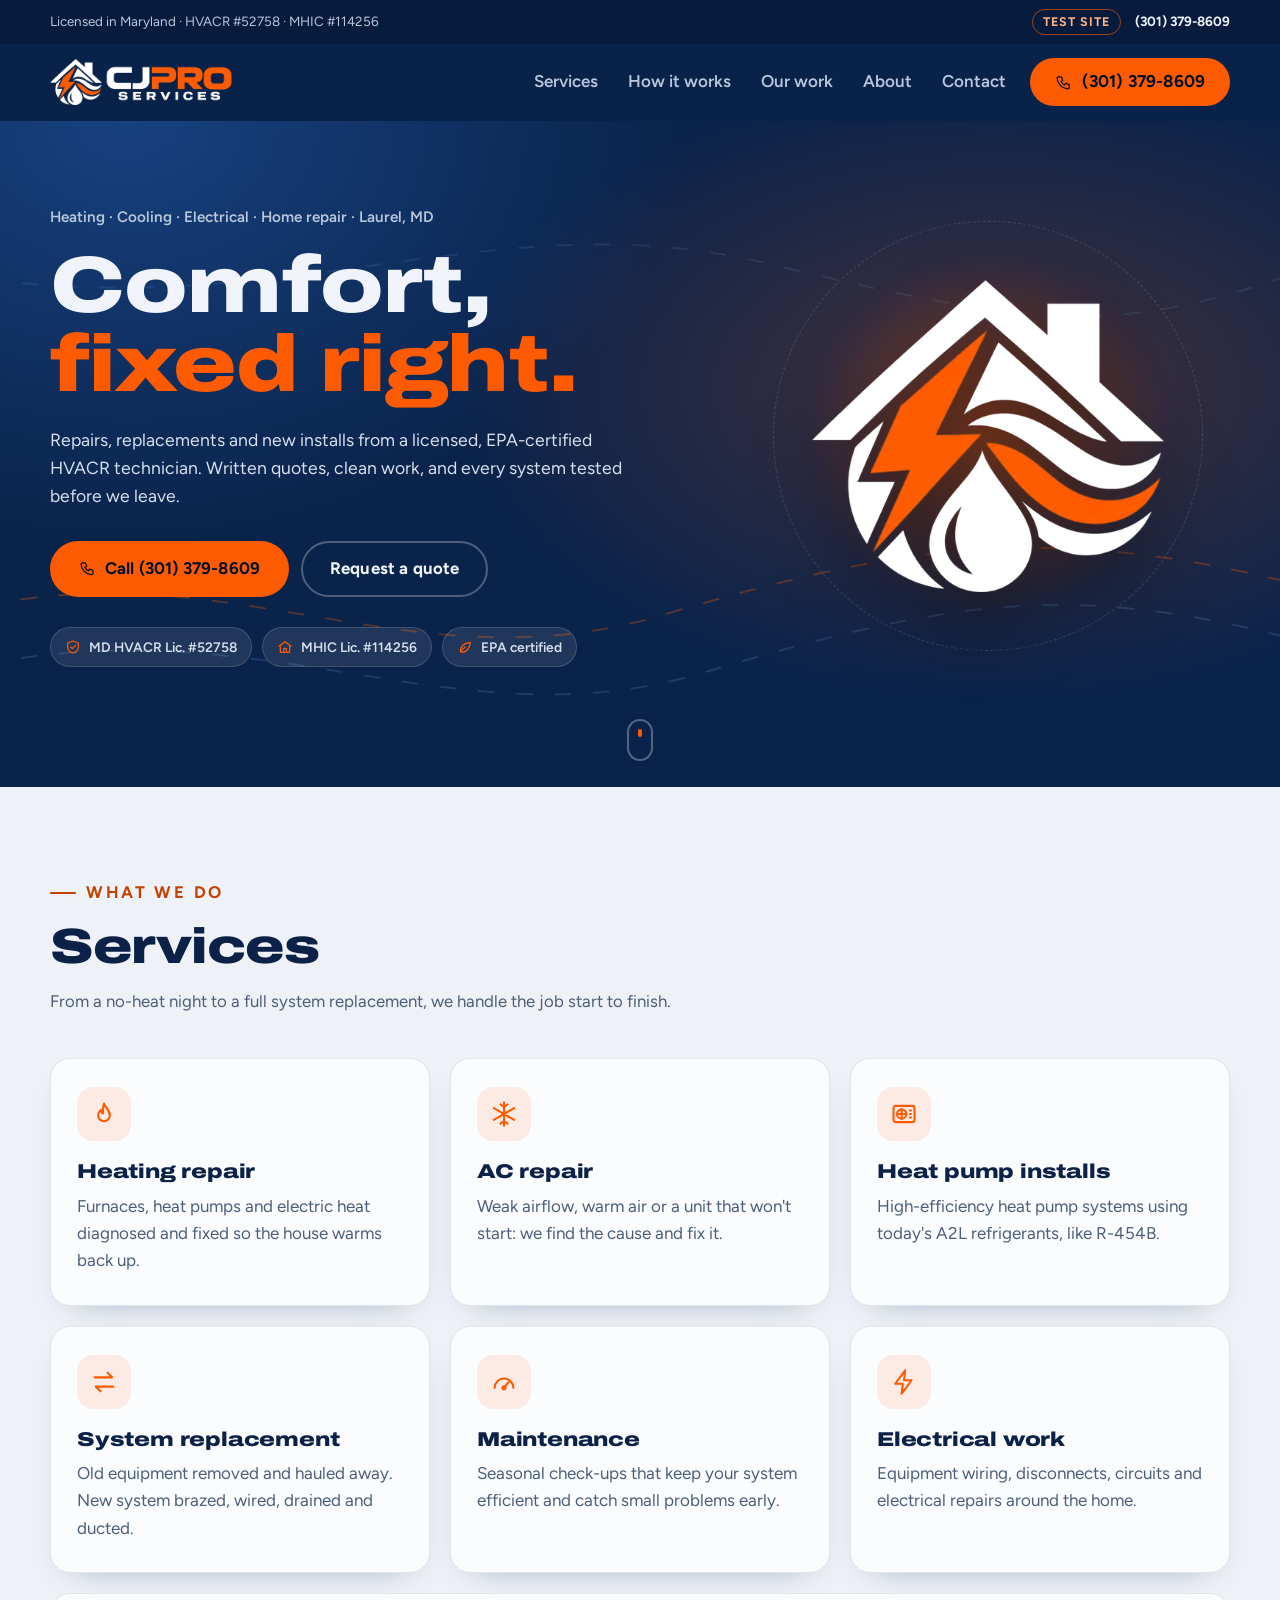
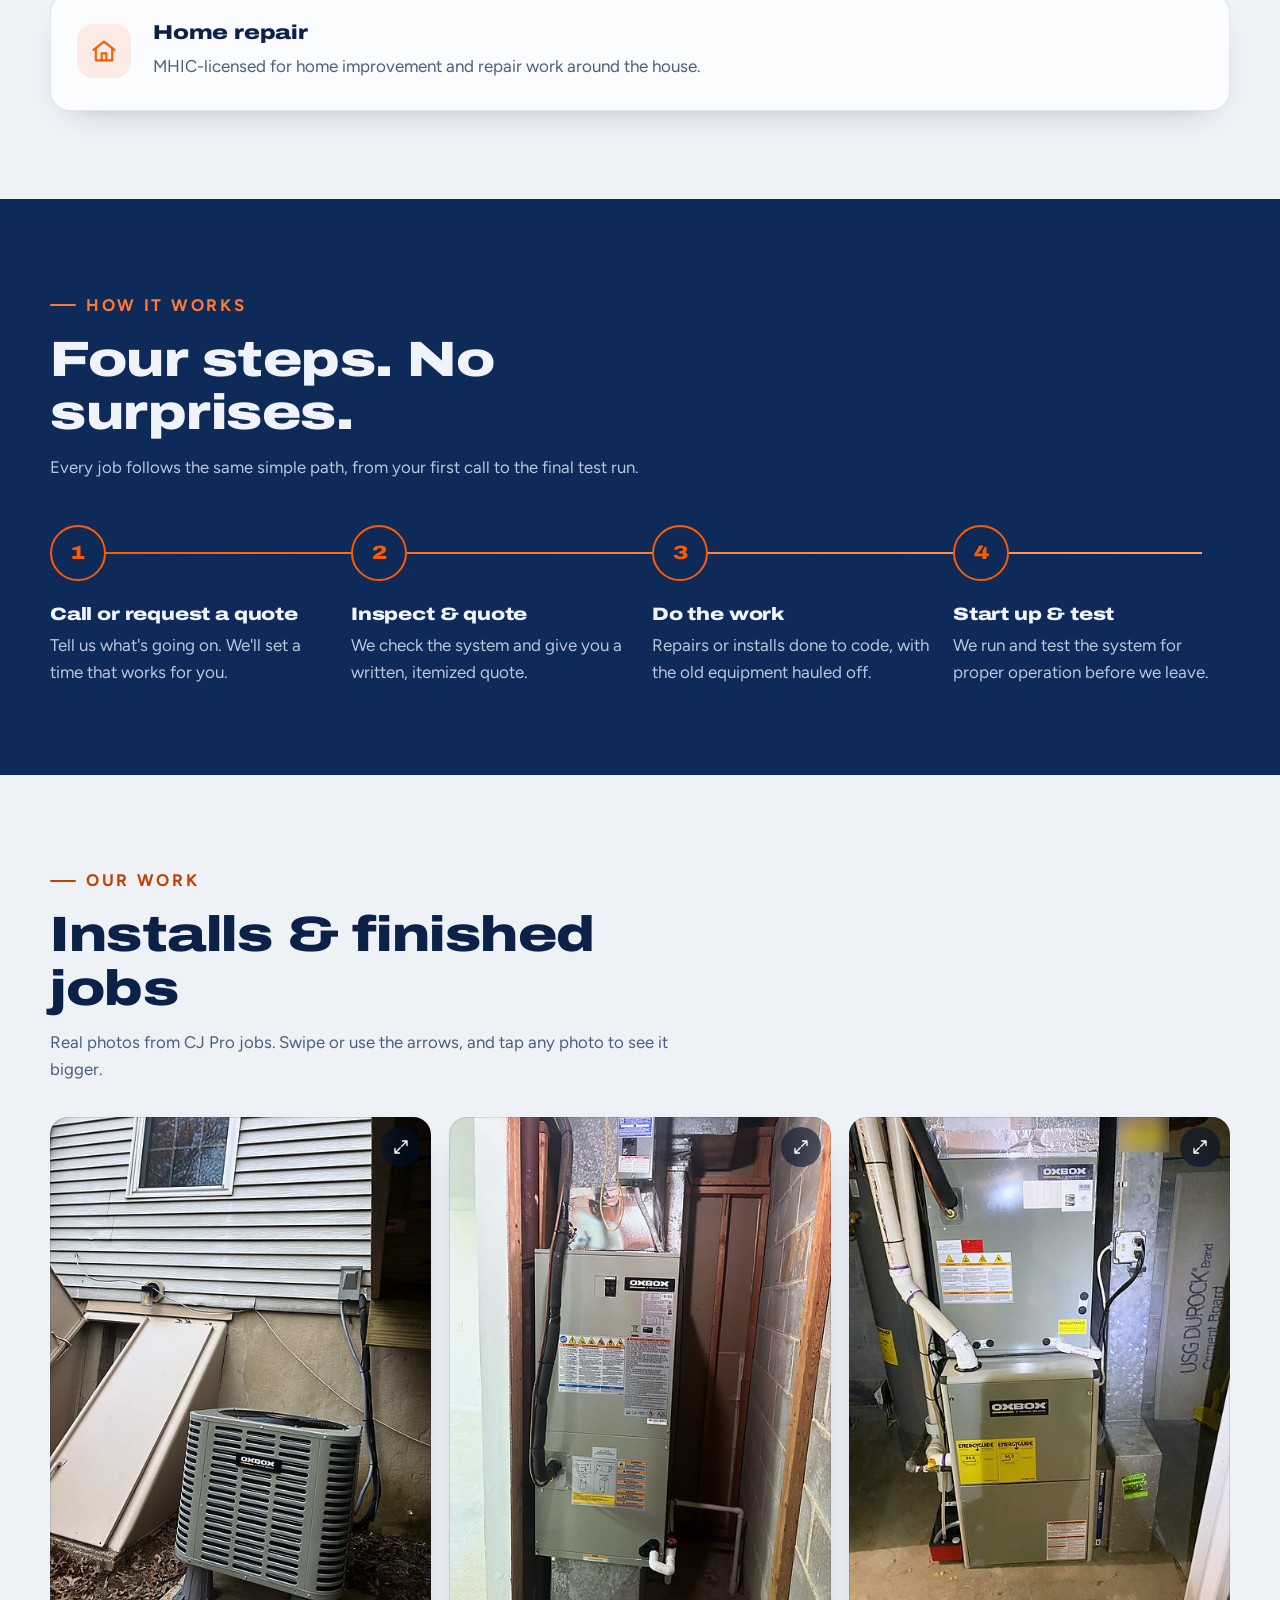
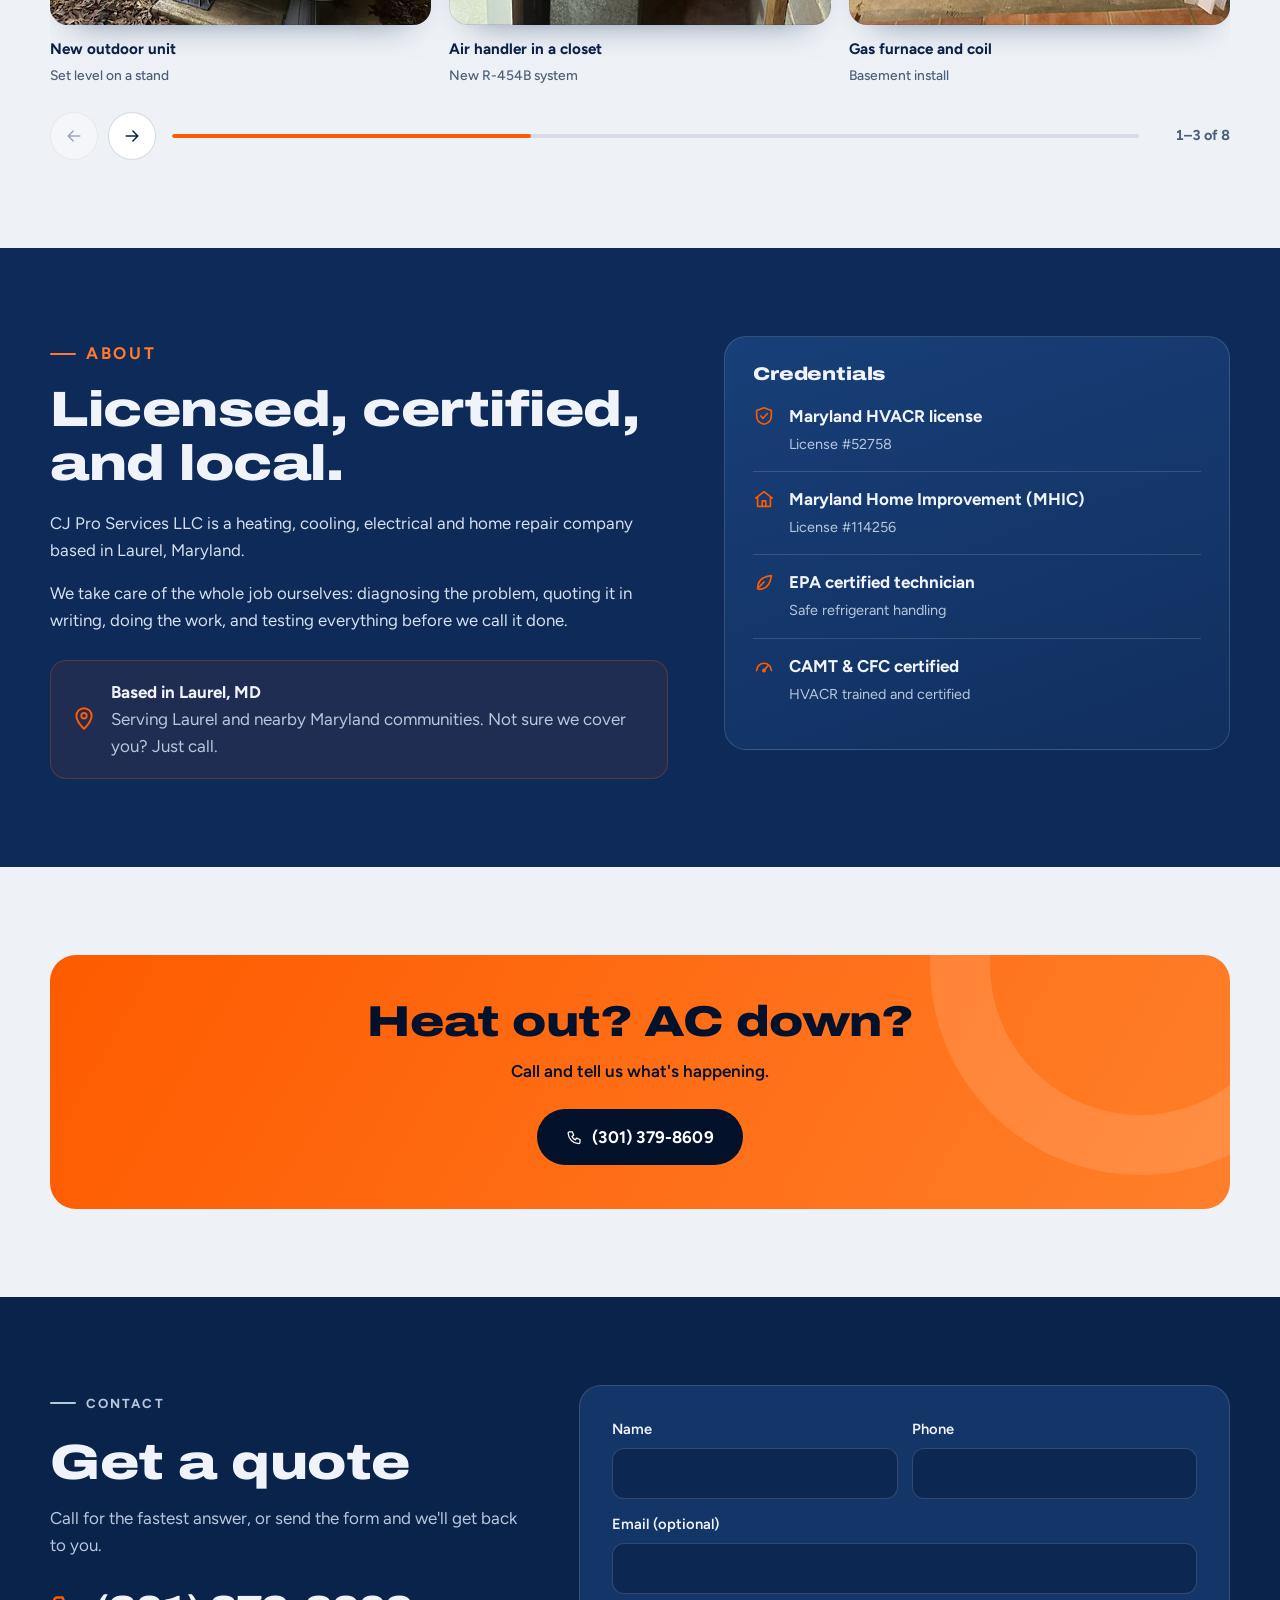
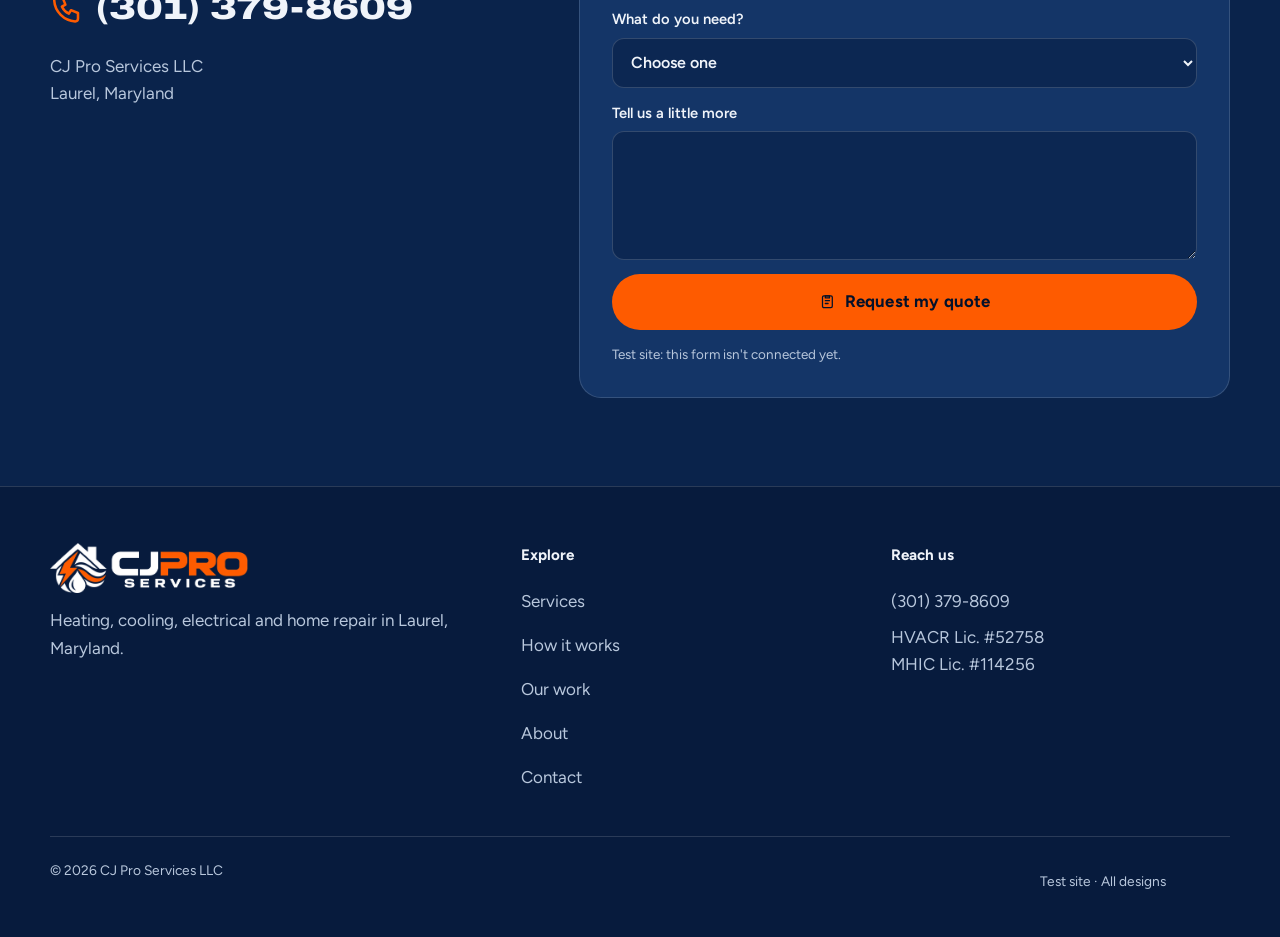
==== commit df495390: "Add job photo carousels and fixes from the live check - Our work: the owner's 15 job photos (colour " ====
--- a/index.html
+++ b/index.html
@@ -12,7 +12,7 @@
 <script>(function(){var r=document.documentElement,q=new URLSearchParams(location.search).get('motion'),rm=matchMedia('(prefers-reduced-motion: reduce)').matches;r.dataset.motion=q==='on'?'on':q==='off'?'off':(rm?'off':'on');setTimeout(function(){if(!window.__siteReady)r.dataset.motion='off'},2500)})();</script>
 <link rel="preconnect" href="https://fonts.googleapis.com">
 <link rel="preconnect" href="https://fonts.gstatic.com" crossorigin>
-<link href="https://fonts.googleapis.com/css2?family=Archivo:wdth,wght@62..125,100..900&family=Figtree:wght@400;500;600;700&display=swap" rel="stylesheet">
+<link href="https://fonts.googleapis.com/css2?family=Archivo:wdth,wght@125,100..900&family=Figtree:wght@400;500;600;700&display=swap" rel="stylesheet">
 <link rel="stylesheet" href="assets/base.css">
 <style>
 :root {
@@ -45,7 +45,9 @@
 .nav a { text-decoration: none; color: var(--muted); transition: color .25s; padding: 6px 0; }
 .nav a:hover, .nav a.active { color: var(--text); }
 .head-cta { display: none; }
-@media (min-width: 960px) { .nav { display: flex; } .head-cta { display: inline-flex; } }
+@media (min-width: 760px) { .head-cta { display: inline-flex; } }
+@media (min-width: 760px) and (max-width: 959px) { .head-cta { margin-left: auto; } .head-in .menu-btn { margin-left: 0; } }
+@media (min-width: 960px) { .nav { display: flex; } }
 .menu-btn { margin-left: auto; }
 
 /* hero */
@@ -75,7 +77,9 @@
 @keyframes pulse { 50% { transform: scale(1.06); opacity: .8; } }
 @keyframes spin { to { transform: rotate(360deg); } }
 @media (max-width: 959px) { .hero { padding-top: 28px; } .hero-art { order: -1; } .hero-in { gap: 18px; } .emblem { width: min(44vw, 190px); } }
+@media (max-width: 959px) and (max-height: 500px) and (orientation: landscape) { .hero { padding-top: 18px; } .hero-in { grid-template-columns: 1fr auto; align-items: center; } .hero-art { order: 0; } .emblem { width: 150px; } }
 .scroll-cue { position: absolute; left: 50%; bottom: 26px; width: 26px; height: 42px; margin-left: -13px; border: 2px solid rgba(255,255,255,.3); border-radius: 14px; }
+.scroll-cue::before { content: ""; position: absolute; inset: -4px -11px; }
 .scroll-cue span { position: absolute; left: 50%; top: 8px; width: 4px; height: 8px; margin-left: -2px; border-radius: 2px; background: var(--accent); animation: cue 1.8s ease-in-out infinite; }
 @keyframes cue { 0% { opacity: 0; transform: translateY(0); } 30% { opacity: 1; } 100% { opacity: 0; transform: translateY(14px); } }
 @media (max-width: 759px) { .scroll-cue { display: none; } }
@@ -124,16 +128,65 @@
 .tablist { background: rgba(255,255,255,.06); border: 1px solid var(--line); }
 .tablist [role="tab"] { color: var(--muted); }
 .tablist [aria-selected="true"] { color: var(--accent-ink); }
-.gallery { display: grid; gap: 14px; grid-template-columns: repeat(2, 1fr); }
-@media (min-width: 900px) { .gallery { grid-template-columns: repeat(3, 1fr); gap: 18px; } }
-.ph-box { aspect-ratio: 4 / 3; border-radius: 16px; display: grid; place-content: center; justify-items: center; gap: 10px; text-align: center; padding: 12px;
-  border: 2px dashed rgba(255,255,255,.16); background: repeating-linear-gradient(135deg, rgba(255,255,255,.025) 0 12px, transparent 12px 24px), var(--surface);
-  color: var(--muted); font-size: .86rem; font-weight: 600; transition: border-color .35s, transform .45s cubic-bezier(.2,.8,.2,1); }
-.ph-box .ic { font-size: 30px; color: rgba(254,91,0,.75); }
-@media (hover: hover) { .ph:hover .ph-box { border-color: rgba(254,91,0,.55); transform: translateY(-4px); } }
-.ph figcaption { margin-top: 10px; font-weight: 700; font-size: .92rem; }
-.ph figcaption span { display: block; font-weight: 500; color: var(--muted); font-size: .84rem; }
-@media (max-width: 479px) { .ph-box span { display: none; } }
+/* job photo carousels */
+.work-car .track { display: grid; grid-auto-flow: column; grid-auto-columns: 80%; gap: 14px; overflow-x: auto; scroll-snap-type: x mandatory;
+  overscroll-behavior-x: contain; scrollbar-width: none; padding: 4px 0 16px; }
+.work-car .track::-webkit-scrollbar { display: none; }
+@media (max-width: 759px) { .work-car .track { margin-inline: -16px; padding-inline: 16px; scroll-padding-inline: 16px; } }
+@media (min-width: 640px) { .work-car .track { grid-auto-columns: calc(50% - 9px); gap: 18px; } }
+@media (min-width: 1000px) { .work-car .track { grid-auto-columns: calc(33.333% - 12px); } }
+.shot { margin: 0; min-width: 0; scroll-snap-align: start; }
+.shot-link { position: relative; display: block; aspect-ratio: 3 / 4; border-radius: 18px; overflow: hidden; isolation: isolate; background: #dde3ec;
+  box-shadow: 0 18px 34px -24px rgba(2,35,81,.6); outline-offset: 3px; -webkit-tap-highlight-color: transparent; }
+.shot-link::after { content: ""; position: absolute; inset: 0; border-radius: inherit; box-shadow: inset 0 0 0 1px rgba(2,35,81,.12); pointer-events: none; }
+.shot-link img { display: block; width: 100%; height: 100%; object-fit: cover; transition: transform .8s cubic-bezier(.2,.8,.2,1); }
+.shot-zoom { position: absolute; right: 10px; top: 10px; width: 40px; height: 40px; border-radius: 50%; display: grid; place-items: center;
+  background: rgba(3,17,42,.6); color: #fff; -webkit-backdrop-filter: blur(6px); backdrop-filter: blur(6px); transition: background .25s, color .25s, transform .35s cubic-bezier(.2,.8,.2,1); }
+.shot-zoom .ic { font-size: 18px; }
+@media (hover: hover) { .shot-link:hover img { transform: scale(1.045); } .shot-link:hover .shot-zoom { background: var(--accent); color: var(--accent-ink); transform: scale(1.1); } }
+.shot-link:active img { transform: scale(.985); }
+.shot figcaption { margin-top: 12px; font-weight: 700; font-size: .95rem; }
+.shot figcaption span { display: block; margin-top: 2px; font-weight: 500; color: var(--muted); font-size: .86rem; }
+.work-car .car-nav { display: flex; align-items: center; gap: 10px; margin-top: 10px; }
+.work-car .car-nav button { width: 48px; height: 48px; flex: none; border-radius: 50%; display: grid; place-items: center; cursor: pointer; background: #fff; color: var(--text);
+  border: 1px solid rgba(2,35,81,.16); transition: background .25s, color .25s, border-color .25s, opacity .25s, transform .2s; }
+.work-car .car-nav button .ic { font-size: 20px; }
+.work-car .car-nav .prev .ic { transform: rotate(180deg); }
+.work-car .car-nav button:disabled { opacity: .35; cursor: default; }
+.work-car .car-nav button:not(:disabled):active { transform: scale(.92); }
+@media (hover: hover) { .work-car .car-nav button:not(:disabled):hover { background: var(--accent); border-color: var(--accent); color: var(--accent-ink); } }
+.car-bar { flex: 1; min-width: 40px; height: 4px; margin-left: 6px; border-radius: 4px; background: rgba(2,35,81,.1); overflow: hidden; }
+.car-bar i { display: block; width: 30%; height: 100%; border-radius: inherit; background: var(--accent); }
+.car-count { flex: none; min-width: 5.6em; text-align: right; font-weight: 700; font-size: .9rem; color: var(--muted); font-variant-numeric: tabular-nums; }
+
+/* photo viewer */
+.lb { position: fixed; inset: 0; width: 100%; height: 100%; max-width: none; max-height: none; margin: 0; padding: 0; border: 0; overflow: hidden;
+  background: #030e22; color: #f0f4fa; }
+.lb::backdrop { background: transparent; }
+.lb[open] { display: grid; grid-template-rows: auto minmax(0, 1fr) auto; }
+html.lb-open { overflow: hidden; }
+.lb-top { display: flex; align-items: center; justify-content: space-between; gap: 12px; padding: max(12px, env(safe-area-inset-top)) max(16px, env(safe-area-inset-right)) 10px max(16px, env(safe-area-inset-left)); }
+.lb-count { font-weight: 700; font-size: .95rem; color: #b8c7dc; font-variant-numeric: tabular-nums; }
+.lb-btn { width: 48px; height: 48px; flex: none; border-radius: 50%; display: grid; place-items: center; cursor: pointer; color: #fff;
+  background: rgba(255,255,255,.1); border: 1px solid rgba(255,255,255,.2); transition: background .2s, color .2s, border-color .2s, transform .2s; }
+.lb-btn .ic { font-size: 22px; }
+.lb-btn:active { transform: scale(.92); }
+.lb-prev .ic { transform: rotate(180deg); }
+@media (hover: hover) { .lb-btn:hover { background: var(--accent); border-color: var(--accent); color: var(--accent-ink); } }
+.lb-stage { position: relative; touch-action: pan-y pinch-zoom; }
+.lb-stage img { position: absolute; inset: 0; margin: auto; max-width: calc(100% - 24px); max-height: 100%; border-radius: 12px; user-select: none; -webkit-user-drag: none; }
+.lb-bottom { display: grid; grid-template-columns: 48px 1fr 48px; align-items: center; gap: 12px; width: min(100%, 760px); justify-self: center;
+  padding: 12px max(16px, env(safe-area-inset-right)) max(16px, env(safe-area-inset-bottom)) max(16px, env(safe-area-inset-left)); }
+.lb-cap { margin: 0; text-align: center; font-weight: 700; }
+.lb-cap span { display: block; font-weight: 500; color: #b8c7dc; font-size: .9rem; }
+html[data-motion="on"] .lb[open] { animation: lb-in .3s ease-out; }
+html[data-motion="on"] .lb-stage img.lb-pop { animation: lb-pop .4s cubic-bezier(.2,.8,.2,1); }
+html[data-motion="on"] .lb-stage img.lb-from-r { animation: lb-from-r .38s cubic-bezier(.2,.8,.2,1); }
+html[data-motion="on"] .lb-stage img.lb-from-l { animation: lb-from-l .38s cubic-bezier(.2,.8,.2,1); }
+@keyframes lb-in { from { opacity: 0; } }
+@keyframes lb-pop { from { opacity: 0; transform: scale(.94); } }
+@keyframes lb-from-r { from { opacity: 0; transform: translateX(48px); } }
+@keyframes lb-from-l { from { opacity: 0; transform: translateX(-48px); } }
 
 /* about */
 .about { display: grid; gap: 36px; align-items: start; }
@@ -157,6 +210,7 @@
 /* soft-white sections (not pure white, so it doesn't glare) */
 .sec.light { --text: #0b2147; --muted: #4b5e7a; --line: rgba(2,35,81,.12); background: #eef1f6; color: var(--text); }
 .light .kicker { color: #c24200; }
+.sec.alt .kicker { color: var(--accent-hi); }
 .light .card { background: #fbfcfe; border-color: rgba(2,35,81,.1); box-shadow: 0 14px 34px -24px rgba(2,35,81,.45); }
 .light .card::before { background: radial-gradient(320px circle at var(--mx, 50%) var(--my, 0%), rgba(254,91,0,.1), transparent 60%); }
 @media (hover: hover) { .light .card:hover { border-color: rgba(254,91,0,.5); box-shadow: 0 26px 46px -26px rgba(2,35,81,.5); } }
@@ -164,7 +218,6 @@
 .light .tablist { background: #fff; border-color: rgba(2,35,81,.14); }
 .light .tablist [role="tab"] { color: var(--muted); }
 .light .tablist [aria-selected="true"] { color: var(--accent-ink); }
-.light .ph-box { background: repeating-linear-gradient(135deg, rgba(2,35,81,.035) 0 12px, transparent 12px 24px), #f8f9fc; border-color: rgba(2,35,81,.2); }
 
 /* call band */
 .band { position: relative; overflow: hidden; border-radius: 26px; padding: 44px 28px; text-align: center; background: linear-gradient(120deg, #fe5b00, #ff7f2a); color: var(--accent-ink); }
@@ -197,7 +250,7 @@
 .foot a { text-decoration: none; }
 .foot a:hover { color: var(--text); }
 .foot li { margin-bottom: 8px; }
-.foot-base { margin-top: 36px; padding-top: 22px; border-top: 1px solid var(--line); display: flex; flex-wrap: wrap; justify-content: space-between; gap: 10px; font-size: .86rem; }
+.foot-base { padding-right: 64px; margin-top: 36px; padding-top: 22px; border-top: 1px solid var(--line); display: flex; flex-wrap: wrap; justify-content: space-between; gap: 10px; font-size: .86rem; }
 .callbar .btn-ghost { color: #fff; }
 </style>
 </head>
@@ -217,6 +270,7 @@
   <symbol id="i-arrow" viewBox="0 0 24 24"><path d="M5 12h14M13 6l6 6-6 6"/></symbol>
   <symbol id="i-up" viewBox="0 0 24 24"><path d="M12 19V5M6 11l6-6 6 6"/></symbol>
   <symbol id="i-menu" viewBox="0 0 24 24"><path d="M4 7h16M4 12h16M4 17h16"/></symbol>
+  <symbol id="i-expand" viewBox="0 0 24 24"><path d="M14 4h6v6M10 20H4v-6M20 4l-7 7M4 20l7-7"/></symbol>
   <symbol id="i-close" viewBox="0 0 24 24"><path d="M6 6l12 12M18 6L6 18"/></symbol>
   <symbol id="i-bolt" viewBox="0 0 24 24"><path d="M13 2L4.5 13.5H11L10 22l8.5-11.5H12z"/></symbol>
   <symbol id="i-quote" viewBox="0 0 24 24"><rect x="5" y="4" width="14" height="17" rx="2"/><path d="M9 4h6v3H9zM9 11h6M9 15h4"/></symbol>
@@ -311,7 +365,7 @@
           <header class="sec-head" data-reveal>
             <p class="kicker">Our work</p>
             <h2>Installs &amp; finished jobs</h2>
-            <p>Photos from real jobs will go here.</p>
+            <p>Real photos from CJ Pro jobs. Swipe or use the arrows, and tap any photo to see it bigger.</p>
           </header>
           <div class="tablist" role="tablist" aria-label="Project photos" data-reveal style="--i:1">
             <button role="tab" id="t-inst" aria-controls="p-inst" aria-selected="true">Installations</button>
@@ -319,21 +373,34 @@
             <span class="tab-ind" aria-hidden="true"></span>
           </div>
         </div>
-        <div role="tabpanel" id="p-inst" aria-labelledby="t-inst" class="gallery" data-stagger>
-          <figure class="ph"><div class="ph-box"><svg class="ic"><use href="#i-camera"/></svg><span>Installation photo coming soon</span></div><figcaption>Installation 01<span>Location / date</span></figcaption></figure>
-          <figure class="ph"><div class="ph-box"><svg class="ic"><use href="#i-camera"/></svg><span>Installation photo coming soon</span></div><figcaption>Installation 02<span>Location / date</span></figcaption></figure>
-          <figure class="ph"><div class="ph-box"><svg class="ic"><use href="#i-camera"/></svg><span>Installation photo coming soon</span></div><figcaption>Installation 03<span>Location / date</span></figcaption></figure>
-          <figure class="ph"><div class="ph-box"><svg class="ic"><use href="#i-camera"/></svg><span>Installation photo coming soon</span></div><figcaption>Installation 04<span>Location / date</span></figcaption></figure>
-          <figure class="ph"><div class="ph-box"><svg class="ic"><use href="#i-camera"/></svg><span>Installation photo coming soon</span></div><figcaption>Installation 05<span>Location / date</span></figcaption></figure>
-          <figure class="ph"><div class="ph-box"><svg class="ic"><use href="#i-camera"/></svg><span>Installation photo coming soon</span></div><figcaption>Installation 06<span>Location / date</span></figcaption></figure>
+        <div role="tabpanel" id="p-inst" aria-labelledby="t-inst">
+          <div class="car work-car" data-carousel data-reveal>
+          <div class="track" role="group" aria-label="Installation photos">
+            <figure class="shot"><a class="shot-link" href="assets/work/condenser-stand.jpg" data-lb aria-label="See larger: New outdoor unit"><img src="assets/work/condenser-stand-s.jpg" srcset="assets/work/condenser-stand-s.jpg 480w, assets/work/condenser-stand.jpg 900w" sizes="(min-width: 1000px) 380px, (min-width: 640px) 46vw, 80vw" width="480" height="640" alt="New condensing unit set on a stand beside a house" loading="lazy" decoding="async"><span class="shot-zoom" aria-hidden="true"><svg class="ic"><use href="#i-expand"/></svg></span></a><figcaption>New outdoor unit<span>Set level on a stand</span></figcaption></figure>
+            <figure class="shot"><a class="shot-link" href="assets/work/air-handler.jpg" data-lb aria-label="See larger: Air handler in a closet"><img src="assets/work/air-handler-s.jpg" srcset="assets/work/air-handler-s.jpg 480w, assets/work/air-handler.jpg 900w" sizes="(min-width: 1000px) 380px, (min-width: 640px) 46vw, 80vw" width="480" height="640" alt="New air handler installed in a utility closet" loading="lazy" decoding="async"><span class="shot-zoom" aria-hidden="true"><svg class="ic"><use href="#i-expand"/></svg></span></a><figcaption>Air handler in a closet<span>New R-454B system</span></figcaption></figure>
+            <figure class="shot"><a class="shot-link" href="assets/work/furnace-coil.jpg" data-lb aria-label="See larger: Gas furnace and coil"><img src="assets/work/furnace-coil-s.jpg" srcset="assets/work/furnace-coil-s.jpg 480w, assets/work/furnace-coil.jpg 900w" sizes="(min-width: 1000px) 380px, (min-width: 640px) 46vw, 80vw" width="480" height="640" alt="New gas furnace with its cooling coil installed in a basement" loading="lazy" decoding="async"><span class="shot-zoom" aria-hidden="true"><svg class="ic"><use href="#i-expand"/></svg></span></a><figcaption>Gas furnace and coil<span>Basement install</span></figcaption></figure>
+            <figure class="shot"><a class="shot-link" href="assets/work/heat-pump-board.jpg" data-lb aria-label="See larger: Heat pump start-up"><img src="assets/work/heat-pump-board-s.jpg" srcset="assets/work/heat-pump-board-s.jpg 480w, assets/work/heat-pump-board.jpg 900w" sizes="(min-width: 1000px) 380px, (min-width: 640px) 46vw, 80vw" width="480" height="640" alt="New heat pump with the service panel open during start-up" loading="lazy" decoding="async"><span class="shot-zoom" aria-hidden="true"><svg class="ic"><use href="#i-expand"/></svg></span></a><figcaption>Heat pump start-up<span>Checking the controls</span></figcaption></figure>
+            <figure class="shot"><a class="shot-link" href="assets/work/ac-startup.jpg" data-lb aria-label="See larger: Charging a new AC"><img src="assets/work/ac-startup-s.jpg" srcset="assets/work/ac-startup-s.jpg 480w, assets/work/ac-startup.jpg 900w" sizes="(min-width: 1000px) 380px, (min-width: 640px) 46vw, 80vw" width="480" height="640" alt="New AC condensing unit with refrigerant gauges connected" loading="lazy" decoding="async"><span class="shot-zoom" aria-hidden="true"><svg class="ic"><use href="#i-expand"/></svg></span></a><figcaption>Charging a new AC<span>Gauges on at start-up</span></figcaption></figure>
+            <figure class="shot"><a class="shot-link" href="assets/work/side-yard-condenser.jpg" data-lb aria-label="See larger: Tight side-yard install"><img src="assets/work/side-yard-condenser-s.jpg" srcset="assets/work/side-yard-condenser-s.jpg 480w, assets/work/side-yard-condenser.jpg 900w" sizes="(min-width: 1000px) 380px, (min-width: 640px) 46vw, 80vw" width="480" height="640" alt="New condensing unit in a narrow brick side yard with gauges attached" loading="lazy" decoding="async"><span class="shot-zoom" aria-hidden="true"><svg class="ic"><use href="#i-expand"/></svg></span></a><figcaption>Tight side-yard install<span>New unit, new line set</span></figcaption></figure>
+            <figure class="shot"><a class="shot-link" href="assets/work/horizontal-furnace.jpg" data-lb aria-label="See larger: Crawlspace furnace"><img src="assets/work/horizontal-furnace-s.jpg" srcset="assets/work/horizontal-furnace-s.jpg 640w, assets/work/horizontal-furnace.jpg 1200w" sizes="(min-width: 1000px) 380px, (min-width: 640px) 46vw, 80vw" width="640" height="480" alt="Furnace installed lying flat in a crawlspace, the way horizontal models are built to sit" loading="lazy" decoding="async" style="object-position:58% 50%"><span class="shot-zoom" aria-hidden="true"><svg class="ic"><use href="#i-expand"/></svg></span></a><figcaption>Crawlspace furnace<span>Horizontal model, made to lie flat</span></figcaption></figure>
+            <figure class="shot"><a class="shot-link" href="assets/work/delivery.jpg" data-lb aria-label="See larger: Delivery day"><img src="assets/work/delivery-s.jpg" srcset="assets/work/delivery-s.jpg 419w, assets/work/delivery.jpg 786w" sizes="(min-width: 1000px) 380px, (min-width: 640px) 46vw, 80vw" width="419" height="640" alt="Boxed evaporator coil and condensing unit waiting to be installed" loading="lazy" decoding="async"><span class="shot-zoom" aria-hidden="true"><svg class="ic"><use href="#i-expand"/></svg></span></a><figcaption>Delivery day<span>Coil and outdoor unit, ready to go in</span></figcaption></figure>
+          </div>
+          <div class="car-nav"><button class="prev" type="button" aria-label="Previous photos"><svg class="ic"><use href="#i-arrow"/></svg></button><button class="next" type="button" aria-label="Next photos"><svg class="ic"><use href="#i-arrow"/></svg></button><span class="car-bar" aria-hidden="true"><i></i></span><span class="car-count">8 photos</span></div>
+          </div>
         </div>
-        <div role="tabpanel" id="p-done" aria-labelledby="t-done" class="gallery" data-stagger hidden>
-          <figure class="ph"><div class="ph-box"><svg class="ic"><use href="#i-camera"/></svg><span>Job photo coming soon</span></div><figcaption>Completed job 01<span>Location / date</span></figcaption></figure>
-          <figure class="ph"><div class="ph-box"><svg class="ic"><use href="#i-camera"/></svg><span>Job photo coming soon</span></div><figcaption>Completed job 02<span>Location / date</span></figcaption></figure>
-          <figure class="ph"><div class="ph-box"><svg class="ic"><use href="#i-camera"/></svg><span>Job photo coming soon</span></div><figcaption>Completed job 03<span>Location / date</span></figcaption></figure>
-          <figure class="ph"><div class="ph-box"><svg class="ic"><use href="#i-camera"/></svg><span>Job photo coming soon</span></div><figcaption>Completed job 04<span>Location / date</span></figcaption></figure>
-          <figure class="ph"><div class="ph-box"><svg class="ic"><use href="#i-camera"/></svg><span>Job photo coming soon</span></div><figcaption>Completed job 05<span>Location / date</span></figcaption></figure>
-          <figure class="ph"><div class="ph-box"><svg class="ic"><use href="#i-camera"/></svg><span>Job photo coming soon</span></div><figcaption>Completed job 06<span>Location / date</span></figcaption></figure>
+        <div role="tabpanel" id="p-done" aria-labelledby="t-done" hidden>
+          <div class="car work-car" data-carousel data-reveal>
+          <div class="track" role="group" aria-label="Completed job photos">
+            <figure class="shot"><a class="shot-link" href="assets/work/new-thermostat.jpg" data-lb aria-label="See larger: New thermostat"><img src="assets/work/new-thermostat-s.jpg" srcset="assets/work/new-thermostat-s.jpg 480w, assets/work/new-thermostat.jpg 900w" sizes="(min-width: 1000px) 380px, (min-width: 640px) 46vw, 80vw" width="480" height="640" alt="New digital thermostat mounted on a wall" loading="lazy" decoding="async"><span class="shot-zoom" aria-hidden="true"><svg class="ic"><use href="#i-expand"/></svg></span></a><figcaption>New thermostat<span>Wired, set and tested</span></figcaption></figure>
+            <figure class="shot"><a class="shot-link" href="assets/work/fan-motor.jpg" data-lb aria-label="See larger: Fan motor replacement"><img src="assets/work/fan-motor-s.jpg" srcset="assets/work/fan-motor-s.jpg 480w, assets/work/fan-motor.jpg 900w" sizes="(min-width: 1000px) 380px, (min-width: 640px) 46vw, 80vw" width="480" height="640" alt="Outdoor unit fan motor and blade lifted out for replacement" loading="lazy" decoding="async"><span class="shot-zoom" aria-hidden="true"><svg class="ic"><use href="#i-expand"/></svg></span></a><figcaption>Fan motor replacement<span>Outdoor unit repair</span></figcaption></figure>
+            <figure class="shot"><a class="shot-link" href="assets/work/amp-test.jpg" data-lb aria-label="See larger: Electrical testing"><img src="assets/work/amp-test-s.jpg" srcset="assets/work/amp-test-s.jpg 480w, assets/work/amp-test.jpg 900w" sizes="(min-width: 1000px) 380px, (min-width: 640px) 46vw, 80vw" width="480" height="640" alt="Clamp meter checking the amp draw on an outdoor AC unit" loading="lazy" decoding="async"><span class="shot-zoom" aria-hidden="true"><svg class="ic"><use href="#i-expand"/></svg></span></a><figcaption>Electrical testing<span>Amp draw on an outdoor unit</span></figcaption></figure>
+            <figure class="shot"><a class="shot-link" href="assets/work/blower-repair.jpg" data-lb aria-label="See larger: Blower repair"><img src="assets/work/blower-repair-s.jpg" srcset="assets/work/blower-repair-s.jpg 480w, assets/work/blower-repair.jpg 900w" sizes="(min-width: 1000px) 380px, (min-width: 640px) 46vw, 80vw" width="480" height="640" alt="Blower and wiring inside an indoor unit with the panel off" loading="lazy" decoding="async"><span class="shot-zoom" aria-hidden="true"><svg class="ic"><use href="#i-expand"/></svg></span></a><figcaption>Blower repair<span>Motor and wiring</span></figcaption></figure>
+            <figure class="shot"><a class="shot-link" href="assets/work/furnace-service.jpg" data-lb aria-label="See larger: Furnace service"><img src="assets/work/furnace-service-s.jpg" srcset="assets/work/furnace-service-s.jpg 480w, assets/work/furnace-service.jpg 900w" sizes="(min-width: 1000px) 380px, (min-width: 640px) 46vw, 80vw" width="480" height="640" alt="Older gas furnace opened up to service the gas valve and burners" loading="lazy" decoding="async"><span class="shot-zoom" aria-hidden="true"><svg class="ic"><use href="#i-expand"/></svg></span></a><figcaption>Furnace service<span>Gas valve and burners</span></figcaption></figure>
+            <figure class="shot"><a class="shot-link" href="assets/work/boiler-control.jpg" data-lb aria-label="See larger: Boiler controls"><img src="assets/work/boiler-control-s.jpg" srcset="assets/work/boiler-control-s.jpg 480w, assets/work/boiler-control.jpg 900w" sizes="(min-width: 1000px) 380px, (min-width: 640px) 46vw, 80vw" width="480" height="640" alt="Boiler control display showing heat and outdoor temperatures" loading="lazy" decoding="async"><span class="shot-zoom" aria-hidden="true"><svg class="ic"><use href="#i-expand"/></svg></span></a><figcaption>Boiler controls<span>Heat settings dialed in</span></figcaption></figure>
+            <figure class="shot"><a class="shot-link" href="assets/work/old-thermostat.jpg" data-lb aria-label="See larger: Old thermostat off"><img src="assets/work/old-thermostat-s.jpg" srcset="assets/work/old-thermostat-s.jpg 480w, assets/work/old-thermostat.jpg 900w" sizes="(min-width: 1000px) 380px, (min-width: 640px) 46vw, 80vw" width="480" height="640" alt="Old thermostat base with its wiring, removed before the replacement" loading="lazy" decoding="async"><span class="shot-zoom" aria-hidden="true"><svg class="ic"><use href="#i-expand"/></svg></span></a><figcaption>Old thermostat off<span>Before the new one went in</span></figcaption></figure>
+          </div>
+          <div class="car-nav"><button class="prev" type="button" aria-label="Previous photos"><svg class="ic"><use href="#i-arrow"/></svg></button><button class="next" type="button" aria-label="Next photos"><svg class="ic"><use href="#i-arrow"/></svg></button><span class="car-bar" aria-hidden="true"><i></i></span><span class="car-count">7 photos</span></div>
+          </div>
         </div>
       </div>
     </div>
@@ -402,7 +469,7 @@
   <div class="wrap">
     <div class="foot-in">
       <div><img src="assets/lockup-reverse.png" alt="CJ Pro Services" width="475" height="120"><p>Heating, cooling, electrical and home repair in Laurel, Maryland.</p></div>
-      <div><h4>Explore</h4><ul><li><a href="#services">Services</a></li><li><a href="#work">Our work</a></li><li><a href="#about">About</a></li><li><a href="#contact">Contact</a></li></ul></div>
+      <div><h4>Explore</h4><ul><li><a href="#services">Services</a></li><li><a href="#process">How it works</a></li><li><a href="#work">Our work</a></li><li><a href="#about">About</a></li><li><a href="#contact">Contact</a></li></ul></div>
       <div><h4>Reach us</h4><ul><li><a href="tel:+13013798609">(301) 379-8609</a></li><li>HVACR Lic. #52758</li><li>MHIC Lic. #114256</li></ul></div>
     </div>
     <div class="foot-base"><span>© <span data-year>2026</span> CJ Pro Services LLC</span><span>Test site · <a href="designs.html" data-keep-q>All designs</a></span></div>
@@ -428,6 +495,11 @@
   <a class="btn btn-ghost" href="#contact">Get a quote</a>
 </div>
 <a class="to-top" href="#top" aria-label="Back to top"><svg class="ic"><use href="#i-up"/></svg></a>
+<dialog class="lb" id="lightbox" aria-label="Job photo viewer">
+  <div class="lb-top"><span class="lb-count"></span><button class="lb-btn lb-close" type="button" aria-label="Close photo viewer"><svg class="ic"><use href="#i-close"/></svg></button></div>
+  <div class="lb-stage"><img alt=""></div>
+  <div class="lb-bottom"><button class="lb-btn lb-prev" type="button" aria-label="Previous photo"><svg class="ic"><use href="#i-arrow"/></svg></button><p class="lb-cap" aria-live="polite"></p><button class="lb-btn lb-next" type="button" aria-label="Next photo"><svg class="ic"><use href="#i-arrow"/></svg></button></div>
+</dialog>
 <div class="toast" role="status" aria-live="polite"></div>
 <script src="assets/site.js" defer></script>
 </body>
--- a/assets/base.css
+++ b/assets/base.css
@@ -11,17 +11,21 @@
   -webkit-font-smoothing: antialiased;
   overflow-x: clip;
 }
+main { overflow-x: clip; }
+@supports not (overflow: clip) { body, main { overflow-x: hidden; } }
 img { max-width: 100%; height: auto; display: block; }
 a { color: inherit; }
 h1, h2, h3 { margin: 0; line-height: 1.08; font-family: var(--font-head); }
 p { margin: 0; }
 ul { margin: 0; padding: 0; list-style: none; }
 figure { margin: 0; }
-.wrap { width: min(1180px, 100% - 32px); margin-inline: auto; }
-@media (min-width: 760px) { .wrap { width: min(1180px, 100% - 64px); } }
+.wrap { width: min(1180px, 100% - 2 * max(16px, env(safe-area-inset-left), env(safe-area-inset-right))); margin-inline: auto; }
+@media (min-width: 760px) { .wrap { width: min(1180px, 100% - 2 * max(32px, env(safe-area-inset-left), env(safe-area-inset-right))); } }
 .ic { width: 1em; height: 1em; fill: none; stroke: currentColor; stroke-width: 1.8; stroke-linecap: round; stroke-linejoin: round; flex: none; }
 .sr { position: absolute; width: 1px; height: 1px; overflow: hidden; clip: rect(0 0 0 0); white-space: nowrap; }
 :focus-visible { outline: 3px solid var(--accent); outline-offset: 3px; }
+.light :focus-visible { outline-color: #0b2147; }
+.band :focus-visible { outline-color: #03112a; }
 [tabindex="-1"]:focus { outline: none; }
 main section[id] { scroll-margin-top: calc(var(--head-h, 72px) + 12px); }
 
@@ -96,6 +100,7 @@
 html[data-motion="on"] :is([data-reveal], [data-stagger] > *):not(.in) { opacity: 0; transform: translateY(28px); }
 html[data-motion="on"] [data-reveal="left"]:not(.in) { transform: translateX(-36px); }
 html[data-motion="on"] [data-reveal="right"]:not(.in) { transform: translateX(36px); }
+@media (max-width: 959px) { html[data-motion="on"] :is([data-reveal="left"], [data-reveal="right"]):not(.in) { transform: translateY(28px); } }
 html[data-motion="on"] [data-reveal="scale"]:not(.in) { transform: scale(.92); }
 html[data-motion="on"] [data-reveal="fade"]:not(.in) { transform: none; }
 html[data-motion="on"] :is([data-reveal], [data-stagger] > *).in:not(.settled) {
@@ -108,16 +113,16 @@
 [data-stagger] > :nth-child(8) { --i: 7; }
 
 /* toast (top of screen) */
-.toast { position: fixed; left: 50%; top: 14px; z-index: 95; max-width: calc(100% - 32px); padding: 14px 20px; border-radius: 14px; font-weight: 600; font-size: .95rem;
+.toast { position: fixed; left: 50%; top: 14px; z-index: 95; width: max-content; max-width: calc(100% - 32px); padding: 14px 20px; border-radius: 14px; font-weight: 600; font-size: .95rem;
   background: var(--toast-bg, #0b2347); color: var(--toast-text, #fff); box-shadow: 0 18px 40px -16px rgba(0,0,0,.6);
   transform: translate(-50%, -160%); transition: transform .55s cubic-bezier(.2,.8,.2,1); }
 .toast.show { transform: translate(-50%, 0); }
 
 /* back to top */
-.to-top { position: fixed; right: 16px; bottom: 18px; z-index: 44; width: 48px; height: 48px; border-radius: 50%; display: grid; place-items: center; font-size: 22px; text-decoration: none;
+.to-top { position: fixed; right: max(16px, env(safe-area-inset-right)); visibility: hidden; bottom: 18px; z-index: 44; width: 48px; height: 48px; border-radius: 50%; display: grid; place-items: center; font-size: 22px; text-decoration: none;
   background: var(--accent); color: var(--accent-ink); box-shadow: 0 10px 24px -10px rgba(0,0,0,.6);
-  opacity: 0; transform: translateY(16px) scale(.8); pointer-events: none; transition: opacity .35s, transform .45s cubic-bezier(.2,.8,.2,1); }
-.to-top.show { opacity: 1; transform: none; pointer-events: auto; }
+  opacity: 0; transform: translateY(16px) scale(.8); pointer-events: none; transition: opacity .35s, transform .45s cubic-bezier(.2,.8,.2,1), visibility 0s .45s; }
+.to-top.show { opacity: 1; transform: none; pointer-events: auto; visibility: visible; transition-delay: 0s; }
 
 /* phone call bar */
 .callbar { display: none; }
